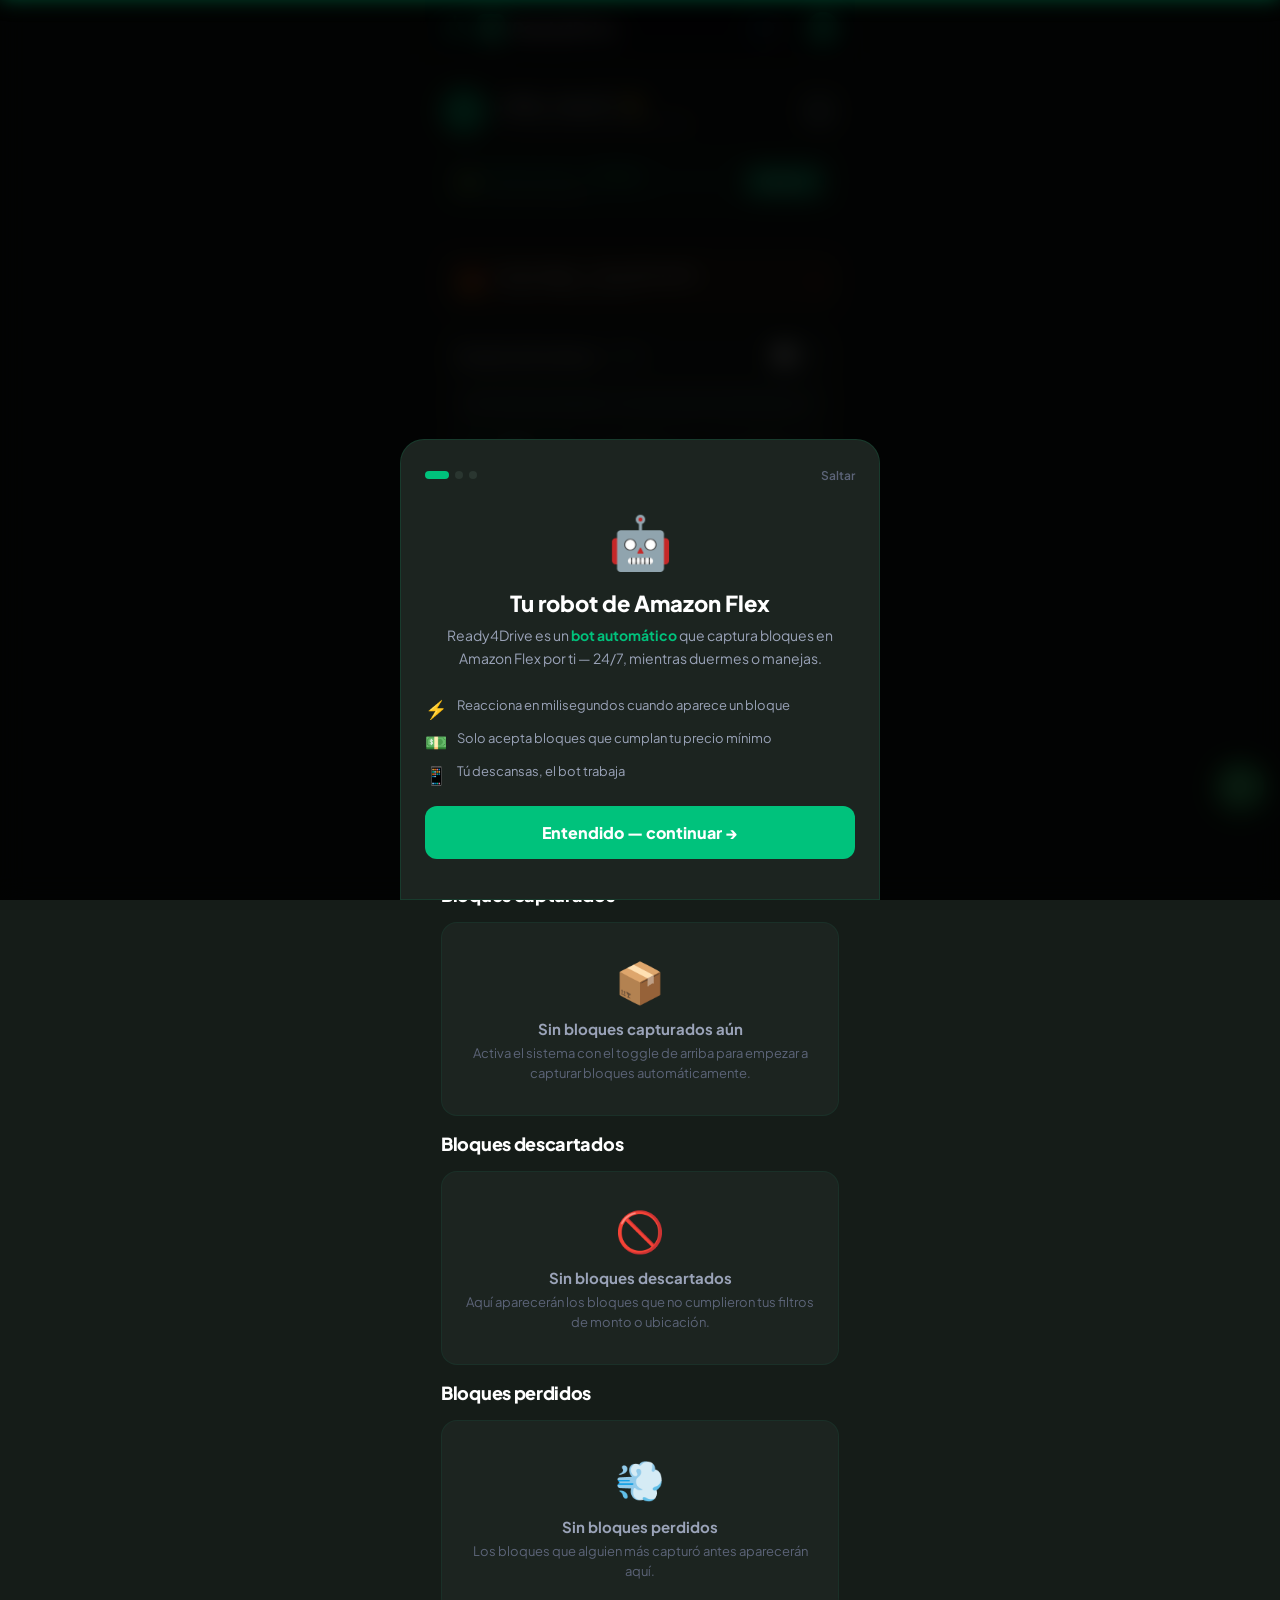
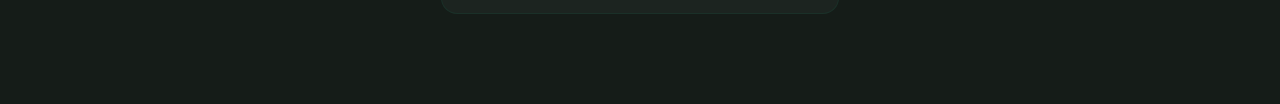
==== dashboard.html @ 8d1501ae "feat: notif captura bloque, badge días plan dinámico, historial tabs 2 secciones, copiar link referi" ====
<!DOCTYPE html>
<html lang="es">
<head>
  <meta charset="UTF-8">
  <meta name="viewport" content="width=device-width, initial-scale=1.0, maximum-scale=1.0">
  <title>Ready4Drive — Dashboard</title>
  <link rel="stylesheet" href="style.css">
  <style>
    .user-hero {
      background: var(--bg-base);
      padding: var(--space-md);
      padding-bottom: 24px;
      position: relative; overflow: hidden;
    }
    .user-hero::before {
      content: '';
      position: absolute; top: -60px; right: -40px;
      width: 200px; height: 200px;
      background: transparent;
    }
    .user-row { display: flex; align-items: center; justify-content: space-between; margin-bottom: 20px; }
    .user-info { display: flex; align-items: center; gap: 12px; }
    .user-avatar {
      width: 46px; height: 46px; border-radius: 50%;
      background: var(--brand-primary);
      display: flex; align-items: center; justify-content: center;
      font-size: 18px; font-weight: 800;
    }
    .user-name { font-size: 17px; font-weight: 800; }
    .user-greeting { font-size: 13px; color: var(--text-secondary); }
    .settings-btn {
      width: 40px; height: 40px; border-radius: var(--radius-md);
      background: var(--bg-surface);
      display: flex; align-items: center; justify-content: center;
      color: var(--text-secondary);
    }

    /* SERVICE EXPIRY BANNER */
    .service-banner {
      background: rgba(0,194,124,0.08);
      border: 1px solid rgba(0,194,124,0.2);
      border-radius: var(--radius-md);
      padding: 12px var(--space-md);
      display: flex; align-items: center; justify-content: space-between;
      margin-bottom: 12px;
    }
    .service-banner-info { display: flex; align-items: center; gap: 8px; }
    .service-banner-text { font-size: 13px; font-weight: 600; color: var(--brand-primary); }
    .service-banner-sub { font-size: 11px; color: var(--text-secondary); }
    .service-btn {
      background: var(--brand-primary);
      color: #fff; font-size: 12px; font-weight: 700;
      padding: 7px 14px; border-radius: var(--radius-sm);
      white-space: nowrap;
    }

    /* INVITE BANNER */
    .invite-banner {
      background: rgba(255,107,43,0.10);
      border: 1px solid rgba(255,107,43,0.2);
      border-radius: var(--radius-md);
      padding: 12px var(--space-md);
      display: flex; align-items: center; justify-content: space-between;
    }
    .invite-info { display: flex; align-items: center; gap: 10px; }
    .invite-icon { font-size: 22px; }
    .invite-text { font-size: 13px; font-weight: 700; }
    .invite-sub { font-size: 11px; color: var(--text-secondary); }
    .invite-arrow { color: var(--brand-accent); font-size: 18px; }

    /* SEARCH TOGGLE */
    /* === PULSE ANIMATION === */
    @keyframes pulse-ring {
      0% { box-shadow: 0 0 0 0 rgba(0,194,124,0.35); }
      70% { box-shadow: 0 0 0 10px rgba(0,194,124,0); }
      100% { box-shadow: 0 0 0 0 rgba(0,194,124,0); }
    }
    @keyframes dot-blink {
      0%, 100% { opacity: 1; }
      50% { opacity: 0.3; }
    }
    .search-toggle-card {
      background: var(--bg-card);
      border: 1.5px solid var(--border);
      border-radius: var(--radius-lg);
      padding: var(--space-md);
      transition: border-color 0.3s, background 0.3s;
    }
    .search-toggle-card.system-on {
      border-color: rgba(0,194,124,0.45);
      background: rgba(0,194,124,0.04);
    }
    .search-toggle-header {
      display: flex; align-items: center; justify-content: space-between;
      margin-bottom: 16px;
    }
    .search-status-label {
      display: flex; align-items: center; gap: 8px;
      font-size: 15px; font-weight: 700;
    }
    /* Badge principal ON/OFF */
    .search-status-badge {
      font-size: 11px; font-weight: 800;
      padding: 3px 10px; border-radius: var(--radius-full);
      text-transform: uppercase; letter-spacing: 0.5px;
    }
    .search-status-badge.on { background: rgba(0,194,124,0.15); color: var(--brand-primary); }
    .search-status-badge.off { background: var(--bg-surface); color: var(--text-muted); }
    /* Barra de estado descriptiva */
    .system-status-bar {
      display: flex; align-items: center; gap: 10px;
      padding: 10px 14px;
      border-radius: var(--radius-md);
      margin-bottom: 14px;
      font-size: 13px; font-weight: 600;
      transition: all 0.3s;
    }
    .system-status-bar.off {
      background: var(--bg-surface);
      color: var(--text-muted);
    }
    .system-status-bar.on {
      background: rgba(0,194,124,0.10);
      color: var(--brand-primary);
    }
    .status-dot {
      width: 10px; height: 10px; border-radius: 50%; flex-shrink: 0;
    }
    .status-dot.off { background: var(--text-muted); }
    .status-dot.on {
      background: var(--brand-primary);
      animation: pulse-ring 1.8s infinite, dot-blink 1.8s infinite;
    }
    .status-main-text { font-weight: 700; font-size: 13px; }
    .status-sub-text { font-size: 11px; opacity: 0.75; margin-left: auto; }
    /* MODO PILLS COMPACTOS */
    .search-modes { display: flex; flex-direction: column; gap: 10px; }
    .mode-pills-row { display: flex; gap: 8px; }
    .mode-pill {
      flex: 1; padding: 9px 6px;
      background: var(--bg-surface);
      border: 1.5px solid transparent;
      border-radius: var(--radius-md);
      display: flex; flex-direction: column; align-items: center; gap: 4px;
      cursor: pointer; transition: var(--transition);
      font-family: inherit;
    }
    .mode-pill-icon { font-size: 18px; line-height: 1; }
    .mode-pill-label { font-size: 11px; font-weight: 800; color: var(--text-muted); }
    .mode-pill.sel-safe {
      border-color: var(--brand-primary);
      background: rgba(0,194,124,0.09);
    }
    .mode-pill.sel-safe .mode-pill-label { color: var(--brand-primary); }
    .mode-pill.sel-premium {
      border-color: #8B5CF6;
      background: rgba(139,92,246,0.09);
    }
    .mode-pill.sel-premium .mode-pill-label { color: #8B5CF6; }
    .mode-pill.sel-max {
      border-color: var(--brand-accent);
      background: rgba(255,107,43,0.09);
    }
    .mode-pill.sel-max .mode-pill-label { color: var(--brand-accent); }
    /* Descripción dinámica */
    .mode-desc-bar {
      display: flex; align-items: center; gap: 8px;
      padding: 9px 12px; border-radius: var(--radius-sm);
      background: var(--bg-surface);
      font-size: 12px; font-weight: 600; color: var(--text-secondary);
      transition: all 0.2s;
      min-height: 38px;
    }
    .mode-desc-dot { width: 7px; height: 7px; border-radius: 50%; flex-shrink: 0; }

    /* EARNINGS TABS */
    .earnings-section {
      background: var(--bg-card);
      border: 1px solid var(--border);
      border-radius: var(--radius-lg);
      overflow: hidden;
    }
    .earnings-tabs {
      display: flex;
      border-bottom: 1px solid var(--border);
    }
    .earnings-tab {
      flex: 1; padding: 12px;
      text-align: center; font-size: 13px; font-weight: 600;
      color: var(--text-muted); cursor: pointer;
      border-bottom: 2px solid transparent;
      transition: var(--transition);
    }
    .earnings-tab.active {
      color: var(--brand-primary);
      border-bottom-color: var(--brand-primary);
    }
    .earnings-body { padding: var(--space-md); }
    .earnings-row {
      display: flex; align-items: center; gap: 14px;
      padding: 12px 0; border-bottom: 1px solid var(--border);
    }
    .earnings-row:last-child { border-bottom: none; }
    .earnings-icon {
      width: 40px; height: 40px; border-radius: var(--radius-md);
      display: flex; align-items: center; justify-content: center;
      flex-shrink: 0; font-size: 18px;
    }
    .earnings-label { font-size: 14px; font-weight: 600; flex: 1; }
    .earnings-value { font-size: 20px; font-weight: 800; }

    /* ACTION BUTTONS */
    .action-grid { display: grid; grid-template-columns: 1fr 1fr 1fr; gap: 10px; }
    .action-btn {
      background: var(--bg-card);
      border: 1px solid var(--border);
      border-radius: var(--radius-md);
      padding: 14px 8px;
      display: flex; flex-direction: column; align-items: center; gap: 8px;
      cursor: pointer; transition: var(--transition);
    }
    .action-btn:active { transform: scale(0.95); }
    .action-btn.primary-action {
      border-color: rgba(0,194,124,0.3);
      background: rgba(0,194,124,0.06);
    }
    .action-btn.accent-action {
      border-color: rgba(255,107,43,0.3);
      background: rgba(255,107,43,0.06);
    }
    .action-btn-icon {
      width: 40px; height: 40px; border-radius: 50%;
      display: flex; align-items: center; justify-content: center;
      font-size: 18px;
    }
    .action-btn-label { font-size: 11px; font-weight: 700; color: var(--text-secondary); text-align: center; }

    /* OFFERS SECTION */
    .offers-empty {
      text-align: center; padding: 32px var(--space-md);
      color: var(--text-muted);
    }
    .offers-empty-icon { font-size: 40px; margin-bottom: 12px; }
    .offers-empty-title { font-size: 15px; font-weight: 700; color: var(--text-secondary); margin-bottom: 6px; }
    .offers-empty-sub { font-size: 13px; line-height: 1.5; }

    /* WHATSAPP FLOAT */
    .wa-float {
      position: fixed; bottom: 90px; right: 16px;
      width: 48px; height: 48px; border-radius: 50%;
      background: #25D366;
      display: flex; align-items: center; justify-content: center;
      box-shadow: 0 4px 20px rgba(37,211,102,0.4);
      z-index: 50; transition: var(--transition);
    }
    .wa-float:hover { transform: scale(1.05); }

    /* ONBOARDING OVERLAY */
    .onboarding-overlay {
      display: none; position: fixed; inset: 0;
      background: rgba(0,0,0,0.88); backdrop-filter: blur(12px);
      z-index: 500; align-items: flex-end; justify-content: center;
    }
    .onboarding-overlay.open { display: flex; }
    .onboarding-sheet {
      background: var(--bg-card);
      border: 1px solid var(--border-light);
      border-radius: 24px 24px 0 0;
      width: 100%; max-width: 480px;
      padding: 28px 24px 40px;
      animation: slideUp 0.35s cubic-bezier(0.34,1.56,0.64,1);
    }
    @keyframes slideUp {
      from { transform: translateY(100%); opacity: 0; }
      to   { transform: translateY(0);    opacity: 1; }
    }
    .onboarding-header {
      display: flex; align-items: center; justify-content: space-between;
      margin-bottom: 24px;
    }
    .onboarding-steps-dots {
      display: flex; gap: 6px;
    }
    .step-dot {
      width: 8px; height: 8px; border-radius: 4px;
      background: var(--bg-surface); transition: all 0.3s;
    }
    .step-dot.active { width: 24px; background: var(--brand-primary); }
    .onboarding-skip {
      font-size: 12px; color: var(--text-muted); font-weight: 600; cursor: pointer;
    }
    .onboarding-step { display: none; }
    .onboarding-step.visible { display: block; }
    .onboarding-emoji { font-size: 52px; margin-bottom: 16px; text-align: center; }
    .onboarding-title { font-size: 22px; font-weight: 900; margin-bottom: 8px; text-align: center; line-height: 1.2; }
    .onboarding-body { font-size: 14px; color: var(--text-secondary); text-align: center; line-height: 1.6; margin-bottom: 28px; }
    .onboarding-highlight { color: var(--brand-primary); font-weight: 700; }
    .onboarding-bullets { list-style: none; text-align: left; margin: 12px 0 20px; display: flex; flex-direction: column; gap: 10px; }
    .onboarding-bullets li {
      display: flex; align-items: flex-start; gap: 10px;
      font-size: 13px; color: var(--text-secondary);
    }
    .onboarding-bullets li span:first-child { font-size: 18px; flex-shrink: 0; }
    .onboarding-btn {
      width: 100%; padding: 16px;
      background: var(--brand-primary); color: #fff;
      font-size: 16px; font-weight: 800; border: none;
      border-radius: var(--radius-md); cursor: pointer;
      font-family: inherit; transition: var(--transition);
    }
    .onboarding-btn:active { opacity: 0.9; transform: scale(0.98); }


    /* === BLOCK CAPTURE NOTIFICATION === */
    @keyframes slideDown {
      from { transform: translateY(-110%); opacity: 0; }
      to   { transform: translateY(0);     opacity: 1; }
    }
    @keyframes slideUp {
      from { transform: translateY(0);     opacity: 1; }
      to   { transform: translateY(-110%); opacity: 0; }
    }
    .capture-notif {
      position: fixed; top: 0; left: 0; right: 0; z-index: 600;
      background: var(--brand-primary);
      color: #fff;
      padding: 14px 20px;
      display: flex; align-items: center; gap: 12px;
      transform: translateY(-110%);
      box-shadow: 0 4px 20px rgba(0,194,124,0.4);
    }
    .capture-notif.show {
      animation: slideDown 0.4s cubic-bezier(0.34,1.56,0.64,1) forwards;
    }
    .capture-notif.hide {
      animation: slideUp 0.35s ease-in forwards;
    }
    .capture-notif-icon {
      width: 36px; height: 36px; border-radius: 50%;
      background: rgba(255,255,255,0.2);
      display: flex; align-items: center; justify-content: center;
      font-size: 18px; flex-shrink: 0;
    }
    .capture-notif-body { flex: 1; }
    .capture-notif-title { font-size: 13px; font-weight: 800; }
    .capture-notif-sub   { font-size: 11px; opacity: 0.85; margin-top: 1px; }
    .capture-notif-amount { font-size: 20px; font-weight: 900; }

    /* === PLAN BADGE COLORS === */
    .service-banner.urgent {
      background: rgba(255,107,43,0.10);
      border-color: rgba(255,107,43,0.30);
    }
    .service-banner.urgent .service-banner-text { color: var(--brand-accent); }
    .service-banner.critical {
      background: rgba(239,68,68,0.10);
      border-color: rgba(239,68,68,0.30);
    }
    .service-banner.critical .service-banner-text { color: #EF4444; }
    .plan-days-badge {
      font-size: 11px; font-weight: 800;
      padding: 2px 9px; border-radius: var(--radius-full);
      margin-left: 6px;
    }
    .badge-ok       { background: rgba(0,194,124,0.15);  color: var(--brand-primary); }
    .badge-urgent   { background: rgba(255,107,43,0.15); color: var(--brand-accent); }
    .badge-critical { background: rgba(239,68,68,0.15);  color: #EF4444; }

    /* === HISTORIAL TABS === */
    .history-tabs {
      display: flex; border-bottom: 1px solid var(--border);
      margin: 0 calc(-1 * var(--space-md));
      padding: 0 var(--space-md);
    }
    .history-tab {
      flex: 1; padding: 10px 8px; text-align: center;
      font-size: 12px; font-weight: 700; color: var(--text-muted);
      border-bottom: 2px solid transparent; cursor: pointer;
      transition: var(--transition);
    }
    .history-tab.active {
      color: var(--brand-primary);
      border-bottom-color: var(--brand-primary);
    }
    .history-panel { display: none; padding-top: 4px; }
    .history-panel.active { display: block; }

  </style>
</head>
<body>
  <div class="app-shell">


    <!-- BLOCK CAPTURE NOTIFICATION -->
    <div class="capture-notif" id="captureNotif">
      <div class="capture-notif-icon">📦</div>
      <div class="capture-notif-body">
        <div class="capture-notif-title" id="notifTitle">¡Bloque capturado!</div>
        <div class="capture-notif-sub"  id="notifSub">Maspeth · 2h · Amazon Flex</div>
      </div>
      <div class="capture-notif-amount" id="notifAmount">$45</div>
    </div>

    <!-- ONBOARDING OVERLAY (primer login) -->
    <div class="onboarding-overlay open" id="onboardingOverlay">
      <div class="onboarding-sheet">
        <div class="onboarding-header">
          <div class="onboarding-steps-dots">
            <div class="step-dot active" id="dot0"></div>
            <div class="step-dot" id="dot1"></div>
            <div class="step-dot" id="dot2"></div>
          </div>
          <span class="onboarding-skip" onclick="closeOnboarding()">Saltar</span>
        </div>

        <!-- PASO 1 -->
        <div class="onboarding-step visible" id="step0">
          <div class="onboarding-emoji">🤖</div>
          <div class="onboarding-title">Tu robot de Amazon Flex</div>
          <div class="onboarding-body">
            Ready4Drive es un <span class="onboarding-highlight">bot automático</span> que captura bloques en Amazon Flex por ti — 24/7, mientras duermes o manejas.
          </div>
          <ul class="onboarding-bullets">
            <li><span>⚡</span><span>Reacciona en milisegundos cuando aparece un bloque</span></li>
            <li><span>💵</span><span>Solo acepta bloques que cumplan tu precio mínimo</span></li>
            <li><span>📱</span><span>Tú descansas, el bot trabaja</span></li>
          </ul>
          <button class="onboarding-btn" onclick="nextStep()">Entendido — continuar →</button>
        </div>

        <!-- PASO 2 -->
        <div class="onboarding-step" id="step1">
          <div class="onboarding-emoji">⚙️</div>
          <div class="onboarding-title">Elige tu modo de búsqueda</div>
          <div class="onboarding-body">
            Tienes 3 modos según tu estilo de trabajo
          </div>
          <ul class="onboarding-bullets">
            <li><span>🛡️</span><span><strong style="color:var(--brand-primary);">Cauteloso</strong> — Precio estricto, bloques seguros y estables</span></li>
            <li><span>🌿</span><span><strong style="color:#8B5CF6;">Premium</strong> — Solo Fresh y Whole Foods, mejor pago por hora</span></li>
            <li><span>⚡</span><span><strong style="color:var(--brand-accent);">Máximo</strong> — Captura todo, velocidad total en horas pico</span></li>
          </ul>
          <button class="onboarding-btn" onclick="nextStep()">Siguiente →</button>
        </div>

        <!-- PASO 3 -->
        <div class="onboarding-step" id="step2">
          <div class="onboarding-emoji">🚀</div>
          <div class="onboarding-title">¡Listo para ganar más!</div>
          <div class="onboarding-body">
            Activa el sistema con el <span class="onboarding-highlight">toggle verde</span> y selecciona tus almacenes favoritos en <strong>Filtros</strong>.<br><br>
            ¿Dudas? Escríbenos por <span class="onboarding-highlight">WhatsApp</span> — respondemos rápido.
          </div>
          <button class="onboarding-btn" onclick="closeOnboarding()" style="background:var(--brand-primary);">¡Empezar a ganar! 💵</button>
        </div>

      </div>
    </div>


    <!-- TOP BAR -->
    <header class="topbar">
      <div class="topbar-logo">
      <svg class="robot-logo" width="28" height="28" viewBox="0 0 28 28" fill="none" xmlns="http://www.w3.org/2000/svg">
        <!-- cabeza -->
        <rect x="4" y="8" width="20" height="14" rx="4" fill="#00C27C"/>
        <!-- antena -->
        <rect x="13" y="3" width="2" height="5" rx="1" fill="#00A868"/>
        <circle cx="14" cy="3" r="1.5" fill="#00C27C"/>
        <!-- ojos -->
        <rect x="7" y="12" width="5" height="4" rx="1.5" fill="#151C18"/>
        <rect x="16" y="12" width="5" height="4" rx="1.5" fill="#151C18"/>
        <circle cx="9.5" cy="14" r="1.5" fill="#00E89A"/>
        <circle cx="18.5" cy="14" r="1.5" fill="#00E89A"/>
        <!-- boca -->
        <rect x="9" y="18" width="10" height="2" rx="1" fill="#00A868"/>
      </svg><svg width="26" height="26" viewBox="0 0 28 28" fill="none">
          <rect width="28" height="28" rx="7" fill="#00C27C"/>
          <path d="M8 14L12 18L20 10" stroke="white" stroke-width="2.5" stroke-linecap="round" stroke-linejoin="round"/>
        </svg>
        Ready4Drive
      </div>
      <div class="topbar-actions">
        <button class="topbar-lang">🌐 ES</button>
        <div class="topbar-avatar">J</div>
      </div>
    </header>

    <div class="page-content">

      <!-- USER HERO -->
      <div class="user-hero" style="margin: 0 calc(-1 * var(--space-md)); margin-bottom: var(--space-md); padding: var(--space-md);">
        <div class="user-row">
          <div class="user-info">
            <div class="user-avatar">J</div>
            <div>
              <div class="user-name">¡Hola, JesusC! 👋</div>
              <div class="user-greeting">Listo para capturar bloques hoy</div>
            </div>
          </div>
          <a href="settings.html" class="settings-btn">
            <svg width="20" height="20" viewBox="0 0 24 24" fill="none" stroke="currentColor" stroke-width="2"><circle cx="12" cy="12" r="3"/><path d="M19.4 15a1.65 1.65 0 0 0 .33 1.82l.06.06a2 2 0 0 1-2.83 2.83l-.06-.06a1.65 1.65 0 0 0-1.82-.33 1.65 1.65 0 0 0-1 1.51V21a2 2 0 0 1-4 0v-.09A1.65 1.65 0 0 0 9 19.4a1.65 1.65 0 0 0-1.82.33l-.06.06a2 2 0 0 1-2.83-2.83l.06-.06A1.65 1.65 0 0 0 4.68 15a1.65 1.65 0 0 0-1.51-1H3a2 2 0 0 1 0-4h.09A1.65 1.65 0 0 0 4.6 9a1.65 1.65 0 0 0-.33-1.82l-.06-.06a2 2 0 0 1 2.83-2.83l.06.06A1.65 1.65 0 0 0 9 4.68a1.65 1.65 0 0 0 1-1.51V3a2 2 0 0 1 4 0v.09a1.65 1.65 0 0 0 1 1.51 1.65 1.65 0 0 0 1.82-.33l.06-.06a2 2 0 0 1 2.83 2.83l-.06.06A1.65 1.65 0 0 0 19.4 9a1.65 1.65 0 0 0 1.51 1H21a2 2 0 0 1 0 4h-.09a1.65 1.65 0 0 0-1.51 1z"/></svg>
          </a>
        </div>

        <!-- SERVICE STATUS -->
        <div class="service-banner">
          <div class="service-banner-info">
            <span style="font-size:16px;" id="planIcon">🟢</span>
            <div>
              <div class="service-banner-text" id="planText">
                Servicio activo
                <span class="plan-days-badge badge-ok" id="planBadge">270 días</span>
              </div>
              <div class="service-banner-sub" id="planSub">Tu plan está vigente</div>
            </div>
          </div>
          <a href="payments.html" class="service-btn" id="planBtn">Renovar</a>
        </div>
      </div>

      <!-- INVITE BANNER -->
      <a href="invitations.html">
        <div class="invite-banner mb-md">
          <div class="invite-info">
            <span class="invite-icon">🎁</span>
            <div>
              <div class="invite-text">Invita amigos — Gana días gratis</div>
              <div class="invite-sub">1 amigo = 7 días gratis para ti</div>
            </div>
          </div>
          <span class="invite-arrow">→</span>
        </div>
      </a>

      <!-- SEARCH TOGGLE -->
      <div class="search-toggle-card mb-md">
        <div class="search-toggle-header">
          <div class="search-status-label">
            Estado del sistema
            <span class="search-status-badge off" id="statusBadge">OFF</span>
          </div>
          <label class="toggle">
            <input type="checkbox" id="searchToggle" onchange="toggleSearch()">
            <span class="toggle-track"></span>
            <span class="toggle-thumb"></span>
          </label>
        </div>
        <!-- BARRA DE ESTADO DESCRIPTIVA -->
        <div class="system-status-bar off" id="systemStatusBar">
          <div class="status-dot off" id="statusDot"></div>
          <span class="status-main-text" id="statusMainText">Sistema apagado — no está capturando bloques</span>
          <span class="status-sub-text" id="statusSubText"></span>
        </div>
        <div class="search-modes" id="searchModes">
          <div class="mode-pills-row">
            <button class="mode-pill sel-safe" id="modeSafe" onclick="setMode('safe')">
              <span class="mode-pill-icon">🛡️</span>
              <span class="mode-pill-label">Cauteloso</span>
            </button>
            <button class="mode-pill" id="modePremium" onclick="setMode('premium')">
              <span class="mode-pill-icon">🌿</span>
              <span class="mode-pill-label">Premium</span>
            </button>
            <button class="mode-pill" id="modeMax" onclick="setMode('max')">
              <span class="mode-pill-icon">⚡</span>
              <span class="mode-pill-label">Máximo</span>
            </button>
          </div>
          <!-- Descripción del modo seleccionado -->
          <div class="mode-desc-bar" id="modeDescBar">
            <div class="mode-desc-dot" id="modeDescDot" style="background:var(--brand-primary);"></div>
            <span id="modeDescText">Captura bloques seguros con buen precio por hora. Menos riesgo, ganancias estables.</span>
          </div>
        </div>
      </div>

      <!-- EARNINGS -->
      <div class="earnings-section mb-md">
        <div class="earnings-tabs">
          <div class="earnings-tab active" onclick="setTab(this,'today')">Hoy</div>
          <div class="earnings-tab" onclick="setTab(this,'week')">Esta semana</div>
        </div>
        <div class="earnings-body">
          <div class="earnings-row">
            <div class="earnings-icon" style="background: rgba(0,194,124,0.12); font-size:20px;">💵</div>
            <span class="earnings-label">Dinero ganado</span>
            <span class="earnings-value" style="color: var(--brand-primary);">$0</span>
          </div>
          <div class="earnings-row">
            <div class="earnings-icon" style="background: rgba(0,102,255,0.10); font-size:20px;">⏱️</div>
            <span class="earnings-label">Horas trabajadas</span>
            <span class="earnings-value" style="color: var(--brand-blue);">0h</span>
          </div>
        </div>
      </div>

      <!-- OFFERS SECTION -->
      <!-- WHATSAPP SOPORTE -->
      <a href="https://wa.me/19547010640" target="_blank" style="text-decoration:none; display:block; margin-bottom:var(--space-md);">
        <div style="background:rgba(37,211,102,0.08); border:1px solid rgba(37,211,102,0.22); border-radius:var(--radius-md); padding:12px 16px; display:flex; align-items:center; gap:12px;">
          <div style="width:38px;height:38px;border-radius:50%;background:#25D366;display:flex;align-items:center;justify-content:center;flex-shrink:0;">
            <svg width="20" height="20" viewBox="0 0 24 24" fill="white"><path d="M17.472 14.382c-.297-.149-1.758-.867-2.03-.967-.273-.099-.471-.148-.67.15-.197.297-.767.966-.94 1.164-.173.199-.347.223-.644.075-.297-.15-1.255-.463-2.39-1.475-.883-.788-1.48-1.761-1.653-2.059-.173-.297-.018-.458.13-.606.134-.133.298-.347.446-.52.149-.174.198-.298.298-.497.099-.198.05-.371-.025-.52-.075-.149-.669-1.612-.916-2.207-.242-.579-.487-.5-.669-.51-.173-.008-.371-.01-.57-.01-.198 0-.52.074-.792.372-.272.297-1.04 1.016-1.04 2.479 0 1.462 1.065 2.875 1.213 3.074.149.198 2.096 3.2 5.077 4.487.709.306 1.262.489 1.694.625.712.227 1.36.195 1.871.118.571-.085 1.758-.719 2.006-1.413.248-.694.248-1.289.173-1.413-.074-.124-.272-.198-.57-.347m-5.421 7.403h-.004a9.87 9.87 0 01-5.031-1.378l-.361-.214-3.741.982.998-3.648-.235-.374a9.86 9.86 0 01-1.51-5.26c.001-5.45 4.436-9.884 9.888-9.884 2.64 0 5.122 1.03 6.988 2.898a9.825 9.825 0 012.893 6.994c-.003 5.45-4.437 9.884-9.885 9.884m8.413-18.297A11.815 11.815 0 0012.05 0C5.495 0 .16 5.335.157 11.892c0 2.096.547 4.142 1.588 5.945L.057 24l6.305-1.654a11.882 11.882 0 005.683 1.448h.005c6.554 0 11.89-5.335 11.893-11.893a11.821 11.821 0 00-3.48-8.413Z"/></svg>
          </div>
          <div style="flex:1;">
            <div style="font-size:13px;font-weight:700;color:#25D366;">Soporte por WhatsApp</div>
            <div style="font-size:11px;color:var(--text-muted);">¿Tienes dudas? Escríbenos ahora</div>
          </div>
          <svg width="16" height="16" viewBox="0 0 24 24" fill="none" stroke="#25D366" stroke-width="2"><path d="M5 12h14M12 5l7 7-7 7"/></svg>
        </div>
      </a>

      <div class="section-header">
        <span class="section-title">Bloques capturados</span>
      </div>

      <div class="card mb-md">
        <div class="offers-empty">
          <div class="offers-empty-icon">📦</div>
          <div class="offers-empty-title">Sin bloques capturados aún</div>
          <p class="offers-empty-sub">Activa el sistema con el toggle de arriba para empezar a capturar bloques automáticamente.</p>
        </div>
      </div>

      <div class="section-header">
        <span class="section-title">Bloques descartados</span>
      </div>
      <div class="card mb-md">
        <div class="offers-empty">
          <div class="offers-empty-icon">🚫</div>
          <div class="offers-empty-title">Sin bloques descartados</div>
          <p class="offers-empty-sub">Aquí aparecerán los bloques que no cumplieron tus filtros de monto o ubicación.</p>
        </div>
      </div>

      <div class="section-header">
        <span class="section-title">Bloques perdidos</span>
      </div>
      <div class="card">
        <div class="offers-empty">
          <div class="offers-empty-icon">💨</div>
          <div class="offers-empty-title">Sin bloques perdidos</div>
          <p class="offers-empty-sub">Los bloques que alguien más capturó antes aparecerán aquí.</p>
        </div>
      </div>

    </div>

    <!-- BOTTOM NAV -->
    <nav class="bottom-nav">
      <a href="dashboard.html" class="bottom-nav-item active">
        <svg viewBox="0 0 24 24" fill="none" stroke="currentColor" stroke-width="2"><path d="M3 9l9-7 9 7v11a2 2 0 0 1-2 2H5a2 2 0 0 1-2-2z"/><polyline points="9 22 9 12 15 12 15 22"/></svg>
        Inicio
      </a>
      <a href="invitations.html" class="bottom-nav-item">
        <svg viewBox="0 0 24 24" fill="none" stroke="currentColor" stroke-width="2"><path d="M17 21v-2a4 4 0 0 0-4-4H5a4 4 0 0 0-4 4v2"/><circle cx="9" cy="7" r="4"/><path d="M23 21v-2a4 4 0 0 0-3-3.87"/><path d="M16 3.13a4 4 0 0 1 0 7.75"/></svg>
        Invitar
      </a>
      <a href="settings.html" class="bottom-nav-item">
        <svg viewBox="0 0 24 24" fill="none" stroke="currentColor" stroke-width="2"><line x1="4" y1="6" x2="20" y2="6"/><line x1="4" y1="12" x2="20" y2="12"/><line x1="4" y1="18" x2="20" y2="18"/><circle cx="16" cy="6" r="2" fill="currentColor"/><circle cx="8" cy="12" r="2" fill="currentColor"/><circle cx="16" cy="18" r="2" fill="currentColor"/></svg>
        Filtros
      </a>
      <a href="payments.html" class="bottom-nav-item">
        <svg viewBox="0 0 24 24" fill="none" stroke="currentColor" stroke-width="2"><rect x="1" y="4" width="22" height="16" rx="2" ry="2"/><line x1="1" y1="10" x2="23" y2="10"/></svg>
        Pagos
      </a>
      <a href="profile.html" class="bottom-nav-item">
        <svg viewBox="0 0 24 24" fill="none" stroke="currentColor" stroke-width="2"><path d="M20 21v-2a4 4 0 0 0-4-4H8a4 4 0 0 0-4 4v2"/><circle cx="12" cy="7" r="4"/></svg>
        Perfil
      </a>
    </nav>

    <!-- WHATSAPP FLOAT -->
    <a href="https://wa.me/19547010640" class="wa-float" target="_blank">
      <svg width="24" height="24" viewBox="0 0 24 24" fill="white"><path d="M17.472 14.382c-.297-.149-1.758-.867-2.03-.967-.273-.099-.471-.148-.67.15-.197.297-.767.966-.94 1.164-.173.199-.347.223-.644.075-.297-.15-1.255-.463-2.39-1.475-.883-.788-1.48-1.761-1.653-2.059-.173-.297-.018-.458.13-.606.134-.133.298-.347.446-.52.149-.174.198-.298.298-.497.099-.198.05-.371-.025-.52-.075-.149-.669-1.612-.916-2.207-.242-.579-.487-.5-.669-.51-.173-.008-.371-.01-.57-.01-.198 0-.52.074-.792.372-.272.297-1.04 1.016-1.04 2.479 0 1.462 1.065 2.875 1.213 3.074.149.198 2.096 3.2 5.077 4.487.709.306 1.262.489 1.694.625.712.227 1.36.195 1.871.118.571-.085 1.758-.719 2.006-1.413.248-.694.248-1.289.173-1.413-.074-.124-.272-.198-.57-.347m-5.421 7.403h-.004a9.87 9.87 0 01-5.031-1.378l-.361-.214-3.741.982.998-3.648-.235-.374a9.86 9.86 0 01-1.51-5.26c.001-5.45 4.436-9.884 9.888-9.884 2.64 0 5.122 1.03 6.988 2.898a9.825 9.825 0 012.893 6.994c-.003 5.45-4.437 9.884-9.885 9.884m8.413-18.297A11.815 11.815 0 0012.05 0C5.495 0 .16 5.335.157 11.892c0 2.096.547 4.142 1.588 5.945L.057 24l6.305-1.654a11.882 11.882 0 005.683 1.448h.005c6.554 0 11.89-5.335 11.893-11.893a11.821 11.821 0 00-3.48-8.413Z"/></svg>
    </a>

  </div>

  <script>


    // ===== PLAN DAYS BADGE =====
    function updatePlanBadge(daysLeft) {
      const banner = document.querySelector('.service-banner');
      const badge  = document.getElementById('planBadge');
      const icon   = document.getElementById('planIcon');
      const sub    = document.getElementById('planSub');
      const btn    = document.getElementById('planBtn');

      if (daysLeft <= 0) {
        // Expirado
        banner.className = 'service-banner critical';
        icon.textContent = '🔴';
        badge.className  = 'plan-days-badge badge-critical';
        badge.textContent = 'VENCIDO';
        sub.textContent  = 'Tu plan ha expirado — renueva ahora';
        btn.textContent  = '¡Renovar ya!';
      } else if (daysLeft <= 1) {
        // Menos de 24 horas
        banner.className = 'service-banner critical';
        icon.textContent = '🔴';
        badge.className  = 'plan-days-badge badge-critical';
        badge.textContent = 'Menos de 24h';
        sub.textContent  = '⚠️ Tu plan vence hoy — no pierdas cobertura';
        btn.style.background = '#EF4444';
      } else if (daysLeft <= 3) {
        // 2–3 días
        banner.className = 'service-banner urgent';
        icon.textContent = '🟠';
        badge.className  = 'plan-days-badge badge-urgent';
        badge.textContent = daysLeft + ' días';
        sub.textContent  = 'Tu plan vence pronto — renueva para no pausar';
      } else {
        // Normal
        banner.className = 'service-banner';
        icon.textContent = '🟢';
        badge.className  = 'plan-days-badge badge-ok';
        badge.textContent = daysLeft + ' días';
        sub.textContent  = 'Tu plan está vigente';
      }
    }
    // Simular con 270 días (en producción viene del backend)
    updatePlanBadge(270);

    // ===== CAPTURE NOTIFICATION =====
    function showCaptureNotif(amount, location, duration) {
      const notif = document.getElementById('captureNotif');
      document.getElementById('notifTitle').textContent  = '¡Bloque capturado!';
      document.getElementById('notifSub').textContent    = location + ' · ' + duration + ' · Amazon Flex';
      document.getElementById('notifAmount').textContent = '$' + amount;
      notif.classList.remove('hide');
      notif.classList.add('show');
      setTimeout(() => {
        notif.classList.remove('show');
        notif.classList.add('hide');
      }, 3500);
    }
    // Demo al activar el sistema (en producción viene del WebSocket)
    document.getElementById('searchToggle').addEventListener('change', function() {
      if (this.checked) {
        setTimeout(() => showCaptureNotif(45, 'Maspeth', '2h'), 2500);
      }
    });

    // ===== HISTORY TABS =====
    function setHistoryTab(el, panel) {
      document.querySelectorAll('.history-tab').forEach(t => t.classList.remove('active'));
      document.querySelectorAll('.history-panel').forEach(p => p.classList.remove('active'));
      el.classList.add('active');
      document.getElementById('panel-' + panel).classList.add('active');
    }

    // ONBOARDING
    let currentStep = 0;
    
    function nextStep() {
      const steps = document.querySelectorAll('.onboarding-step');
      const dots  = document.querySelectorAll('.step-dot');
      steps[currentStep].classList.remove('visible');
      dots[currentStep].classList.remove('active');
      currentStep++;
      steps[currentStep].classList.add('visible');
      dots[currentStep].classList.add('active');
    }
    function closeOnboarding() {
      document.getElementById('onboardingOverlay').classList.remove('open');
      
    }

    function toggleSearch() {
      const toggle = document.getElementById('searchToggle');
      const card = document.querySelector('.search-toggle-card');
      const bar = document.getElementById('systemStatusBar');
      const dot = document.getElementById('statusDot');
      const mainTxt = document.getElementById('statusMainText');
      const subTxt = document.getElementById('statusSubText');
      const badge = document.getElementById('statusBadge');
      if (toggle.checked) {
        badge.textContent = 'ON'; badge.className = 'search-status-badge on';
        card.classList.add('system-on');
        bar.className = 'system-status-bar on';
        dot.className = 'status-dot on';
        mainTxt.textContent = '✓ Sistema activo — buscando bloques ahora';
        subTxt.textContent = 'EN VIVO';
      } else {
        badge.textContent = 'OFF'; badge.className = 'search-status-badge off';
        card.classList.remove('system-on');
        bar.className = 'system-status-bar off';
        dot.className = 'status-dot off';
        mainTxt.textContent = 'Sistema apagado — no está capturando bloques';
        subTxt.textContent = '';
      }
    }
    const modeData = {
      safe:    { cls: 'sel-safe',    dot: 'var(--brand-primary)', desc: 'Captura bloques seguros con buen precio por hora. Menos riesgo, ganancias estables.' },
      premium: { cls: 'sel-premium', dot: '#8B5CF6',              desc: 'Solo Fresh y Whole Foods. Bloques mejor pagados, clientes de alto valor.' },
      max:     { cls: 'sel-max',     dot: 'var(--brand-accent)',  desc: 'Captura todo, máxima velocidad. Sin filtros — ideal para horas pico.' },
    };
    function setMode(m) {
      document.getElementById('modeSafe').className    = 'mode-pill';
      document.getElementById('modePremium').className = 'mode-pill';
      document.getElementById('modeMax').className     = 'mode-pill';
      const id = m === 'safe' ? 'modeSafe' : m === 'premium' ? 'modePremium' : 'modeMax';
      document.getElementById(id).className = 'mode-pill ' + modeData[m].cls;
      document.getElementById('modeDescText').textContent = modeData[m].desc;
      document.getElementById('modeDescDot').style.background = modeData[m].dot;
    }
    function setTab(el, tab) {
      document.querySelectorAll('.earnings-tab').forEach(t => t.classList.remove('active'));
      el.classList.add('active');
    }
  </script>
</body>
</html>
---- style.css ----
/* ============================================
   READY4DRIVE — DESIGN SYSTEM (Latino Market)
   ============================================ */

@import url('https://fonts.googleapis.com/css2?family=Plus+Jakarta+Sans:wght@400;500;600;700;800&display=swap');

:root {
  /* === BRAND COLORS === */
  --brand-primary: #00C27C;      /* Verde dinero / éxito */
  --brand-primary-dark: #009960;
  --brand-primary-light: #E6FAF3;
  --brand-accent: #FF6B2B;       /* Naranja energía / urgencia */
  --brand-accent-light: #FFF0E8;
  --brand-blue: #0066FF;
  --brand-blue-light: #E8F0FF;

  /* === NEUTRALS === */
  --bg-base: #151C18;            /* Verde mate — fondo principal */
  --bg-card: #1C2420;            /* Cards */
  --bg-card-2: #222E27;         /* Cards secundarios */
  --bg-surface: #2A3630;        /* Inputs, elementos interactivos */
  --border: rgba(0,194,124,0.08);
  --border-light: rgba(0,194,124,0.14);

  /* === TEXT === */
  --text-primary: #FFFFFF;
  --text-secondary: #9AA3B8;
  --text-muted: #5C6478;

  /* === STATUS === */
  --success: #00C27C;
  --warning: #FFB800;
  --danger: #FF3B3B;
  --info: #0066FF;

  /* === SPACING === */
  --space-xs: 4px;
  --space-sm: 8px;
  --space-md: 16px;
  --space-lg: 24px;
  --space-xl: 32px;
  --space-2xl: 48px;

  /* === RADIUS === */
  --radius-sm: 8px;
  --radius-md: 12px;
  --radius-lg: 16px;
  --radius-xl: 24px;
  --radius-full: 999px;

  /* === SHADOWS === */
  --shadow-card: 0 2px 20px rgba(0,0,0,0.4);
  --shadow-glow-green: none;
  --shadow-glow-orange: none;

  /* === TRANSITIONS === */
  --transition: all 0.2s cubic-bezier(0.4,0,0.2,1);
}

/* === RESET & BASE === */
*, *::before, *::after { box-sizing: border-box; margin: 0; padding: 0; }

html { font-size: 16px; -webkit-text-size-adjust: 100%; }

body {
  font-family: 'Plus Jakarta Sans', -apple-system, BlinkMacSystemFont, sans-serif;
  background: var(--bg-base);
  color: var(--text-primary);
  min-height: 100vh;
  overflow-x: hidden;
  -webkit-font-smoothing: antialiased;
}

a { color: inherit; text-decoration: none; }
img { max-width: 100%; display: block; }
button { cursor: pointer; border: none; background: none; font-family: inherit; }
input, select { font-family: inherit; }

/* === SCROLLBAR === */
::-webkit-scrollbar { width: 4px; }
::-webkit-scrollbar-track { background: var(--bg-card); }
::-webkit-scrollbar-thumb { background: var(--bg-surface); border-radius: 2px; }

/* ============================================
   LAYOUT — MOBILE FIRST
   ============================================ */
.app-shell {
  max-width: 430px;
  margin: 0 auto;
  min-height: 100vh;
  position: relative;
  background: var(--bg-base);
}

/* === TOP NAV === */
.topbar {
  position: sticky;
  top: 0;
  z-index: 100;
  background: rgba(13,15,20,0.92);
  backdrop-filter: blur(20px);
  -webkit-backdrop-filter: blur(20px);
  border-bottom: 1px solid var(--border);
  padding: 0 var(--space-md);
  height: 56px;
  display: flex;
  align-items: center;
  justify-content: space-between;
}

.topbar-logo {
  display: flex;
  align-items: center;
  gap: 8px;
  font-weight: 800;
  font-size: 17px;
  letter-spacing: -0.3px;
}

.topbar-logo svg { width: 28px; height: 28px; }

.topbar-actions { display: flex; align-items: center; gap: 12px; }

.topbar-lang {
  font-size: 12px;
  font-weight: 600;
  color: var(--text-secondary);
  padding: 4px 10px;
  border: 1px solid var(--border-light);
  border-radius: var(--radius-full);
  display: flex;
  align-items: center;
  gap: 4px;
}

.topbar-avatar {
  width: 32px; height: 32px;
  border-radius: var(--radius-full);
  background: var(--brand-primary);
  display: flex; align-items: center; justify-content: center;
  font-size: 13px; font-weight: 700;
}

/* === BOTTOM NAV === */
.bottom-nav {
  position: fixed;
  bottom: 0; left: 50%;
  transform: translateX(-50%);
  width: 100%; max-width: 430px;
  background: rgba(22,26,35,0.96);
  backdrop-filter: blur(20px);
  border-top: 1px solid var(--border);
  display: flex;
  padding: 8px 0 max(8px, env(safe-area-inset-bottom));
  z-index: 100;
}

.bottom-nav-item {
  flex: 1;
  display: flex;
  flex-direction: column;
  align-items: center;
  gap: 4px;
  padding: 6px 0;
  color: var(--text-muted);
  font-size: 10px;
  font-weight: 600;
  letter-spacing: 0.3px;
  text-transform: uppercase;
  transition: var(--transition);
  position: relative;
}

.bottom-nav-item.active { color: var(--brand-primary); }

.bottom-nav-item.active::before {
  content: '';
  position: absolute;
  top: -1px; left: 50%;
  transform: translateX(-50%);
  width: 24px; height: 2px;
  background: var(--brand-primary);
  border-radius: 0 0 2px 2px;
}

.bottom-nav-item svg { width: 22px; height: 22px; }

/* === PAGE CONTENT === */
.page-content {
  padding: var(--space-md);
  padding-bottom: 90px;
}

/* ============================================
   COMPONENTS
   ============================================ */

/* === CARDS === */
.card {
  background: var(--bg-card);
  border: 1px solid var(--border);
  border-radius: var(--radius-lg);
  overflow: hidden;
}

.card-padded { padding: var(--space-md); }

/* === BUTTONS === */
.btn {
  display: inline-flex; align-items: center; justify-content: center;
  gap: 8px; padding: 14px 24px;
  border-radius: var(--radius-md);
  font-weight: 700; font-size: 15px;
  letter-spacing: -0.1px;
  transition: var(--transition);
  width: 100%;
}

.btn-primary {
  background: var(--brand-primary);
  color: #fff;
  box-shadow: none;
}
.btn-primary:hover { background: var(--brand-primary-dark); transform: translateY(-1px); }

.btn-accent {
  background: var(--brand-accent);
  color: #fff;
  box-shadow: none;
}
.btn-accent:hover { opacity: 0.9; }

.btn-outline {
  background: transparent;
  color: var(--text-primary);
  border: 1px solid var(--border-light);
}
.btn-outline:hover { background: var(--bg-surface); }

.btn-ghost {
  background: var(--bg-surface);
  color: var(--text-primary);
}

.btn-sm { padding: 9px 16px; font-size: 13px; border-radius: var(--radius-sm); }

/* === BADGE === */
.badge {
  display: inline-flex; align-items: center;
  padding: 3px 10px; border-radius: var(--radius-full);
  font-size: 11px; font-weight: 700; letter-spacing: 0.3px;
  text-transform: uppercase;
}
.badge-success { background: rgba(0,194,124,0.15); color: var(--success); }
.badge-warning { background: rgba(255,184,0,0.15); color: var(--warning); }
.badge-danger  { background: rgba(255,59,59,0.15);  color: var(--danger); }
.badge-info    { background: rgba(0,102,255,0.12);   color: var(--info); }

/* === TOGGLE === */
.toggle-wrapper {
  display: flex; align-items: center; gap: 12px;
}
.toggle {
  position: relative; width: 52px; height: 28px;
}
.toggle input { display: none; }
.toggle-track {
  position: absolute; inset: 0;
  background: var(--bg-surface);
  border-radius: var(--radius-full);
  transition: var(--transition);
  cursor: pointer;
}
.toggle input:checked + .toggle-track { background: var(--brand-primary); box-shadow: none; }
.toggle-thumb {
  position: absolute;
  top: 3px; left: 3px;
  width: 22px; height: 22px;
  background: #fff;
  border-radius: var(--radius-full);
  transition: var(--transition);
  pointer-events: none;
}
.toggle input:checked ~ .toggle-thumb { transform: translateX(24px); }

/* === INPUT === */
.input-group { display: flex; flex-direction: column; gap: 6px; }
.input-label { font-size: 13px; font-weight: 600; color: var(--text-secondary); }
.input-field {
  background: var(--bg-surface);
  border: 1px solid var(--border);
  border-radius: var(--radius-md);
  padding: 13px 16px;
  color: var(--text-primary);
  font-size: 16px;
  font-weight: 500;
  width: 100%;
  transition: var(--transition);
  outline: none;
  -webkit-appearance: none;
}
.input-field:focus { border-color: var(--brand-primary); box-shadow: 0 0 0 3px rgba(0,194,124,0.15); }
.input-field::placeholder { color: var(--text-muted); }

/* === SELECT === */
.select-field {
  background: var(--bg-surface);
  border: 1px solid var(--border);
  border-radius: var(--radius-md);
  padding: 13px 40px 13px 16px;
  color: var(--text-primary);
  font-size: 15px;
  font-weight: 500;
  width: 100%;
  outline: none;
  -webkit-appearance: none;
  appearance: none;
  background-image: url("data:image/svg+xml,%3Csvg xmlns='http://www.w3.org/2000/svg' width='16' height='16' viewBox='0 0 24 24' fill='none' stroke='%239AA3B8' stroke-width='2'%3E%3Cpath d='M6 9l6 6 6-6'/%3E%3C/svg%3E");
  background-repeat: no-repeat;
  background-position: right 14px center;
  cursor: pointer;
}
.select-field:focus { border-color: var(--brand-primary); }

/* === SECTION HEADER === */
.section-header {
  display: flex; align-items: center; justify-content: space-between;
  margin-bottom: var(--space-md);
}
.section-title {
  font-size: 18px; font-weight: 800; letter-spacing: -0.3px;
}
.section-action {
  font-size: 13px; font-weight: 600; color: var(--brand-primary);
}

/* === STAT PILL === */
.stat-pill {
  background: var(--bg-card);
  border: 1px solid var(--border);
  border-radius: var(--radius-md);
  padding: 14px var(--space-md);
  display: flex; align-items: center; gap: 12px;
}
.stat-icon {
  width: 40px; height: 40px; border-radius: var(--radius-sm);
  display: flex; align-items: center; justify-content: center;
  flex-shrink: 0;
}
.stat-icon-green { background: rgba(0,194,124,0.15); color: var(--brand-primary); }
.stat-icon-blue  { background: rgba(0,102,255,0.12); color: var(--brand-blue); }
.stat-icon-orange{ background: rgba(255,107,43,0.15); color: var(--brand-accent); }
.stat-value { font-size: 22px; font-weight: 800; letter-spacing: -0.5px; }
.stat-label { font-size: 12px; font-weight: 600; color: var(--text-secondary); }

/* === LIST ROW === */
.list-row {
  display: flex; align-items: center; justify-content: space-between;
  padding: 14px 0;
  border-bottom: 1px solid var(--border);
}
.list-row:last-child { border-bottom: none; }

/* === DAY CARD === */
.day-card {
  background: var(--bg-card);
  border: 1px solid var(--border);
  border-radius: var(--radius-md);
  padding: 14px;
  cursor: pointer;
  transition: var(--transition);
}
.day-card:active { transform: scale(0.97); }
.day-card.active {
  border-color: var(--brand-primary);
  background: rgba(0,194,124,0.08);
}
.day-card-name { font-size: 14px; font-weight: 700; }
.day-card-time { font-size: 12px; color: var(--text-secondary); margin-top: 3px; }
.day-card-check {
  width: 20px; height: 20px;
  border-radius: var(--radius-full);
  background: var(--brand-primary);
  display: flex; align-items: center; justify-content: center;
  float: right; margin-top: -2px;
}

/* === HERO — mate sólido, sin gradientes === */
.hero-gradient {
  background: var(--bg-base);
  position: relative;
  overflow: hidden;
}
.hero-gradient::before, .hero-gradient::after { display: none; }

/* === PRICING CARD === */
.pricing-card {
  background: var(--bg-card);
  border: 1.5px solid var(--border);
  border-radius: var(--radius-lg);
  padding: var(--space-md);
  cursor: pointer;
  transition: var(--transition);
  text-align: center;
}
.pricing-card:active { transform: scale(0.97); }
.pricing-card.selected {
  border-color: var(--brand-primary);
  background: rgba(0,194,124,0.08);
  box-shadow: none;
}
.pricing-card.popular {
  border-color: var(--brand-accent);
}

/* === MODAL === */
.modal-overlay {
  position: fixed; inset: 0;
  background: rgba(0,0,0,0.7);
  backdrop-filter: blur(6px);
  display: flex; align-items: flex-end;
  z-index: 200;
}
.modal-sheet {
  background: var(--bg-card);
  border-radius: var(--radius-xl) var(--radius-xl) 0 0;
  padding: var(--space-lg) var(--space-md) max(var(--space-lg), env(safe-area-inset-bottom));
  width: 100%;
  border-top: 1px solid var(--border-light);
}
.modal-handle {
  width: 36px; height: 4px;
  background: var(--bg-surface);
  border-radius: var(--radius-full);
  margin: 0 auto var(--space-lg);
}

/* === TABS === */
.tabs {
  display: flex;
  background: var(--bg-card);
  border-radius: var(--radius-md);
  padding: 4px;
  gap: 4px;
}
.tab {
  flex: 1; padding: 9px;
  border-radius: var(--radius-sm);
  font-size: 13px; font-weight: 700;
  color: var(--text-muted);
  text-align: center;
  cursor: pointer;
  transition: var(--transition);
}
.tab.active {
  background: var(--bg-surface);
  color: var(--text-primary);
}

/* === OFFER ROW === */
.offer-row {
  display: flex; align-items: center; gap: 12px;
  padding: 12px 0;
  border-bottom: 1px solid var(--border);
}
.offer-row:last-child { border-bottom: none; }
.offer-dot { width: 8px; height: 8px; border-radius: 50%; background: var(--brand-primary); flex-shrink: 0; }
.offer-info { flex: 1; }
.offer-date { font-size: 13px; color: var(--text-secondary); }
.offer-location { font-size: 11px; color: var(--text-muted); }
.offer-amount { font-size: 18px; font-weight: 800; color: var(--brand-primary); }

/* === REFERRAL ROW === */
.referral-row {
  display: flex; align-items: center; gap: 12px;
  padding: 14px 0;
  border-bottom: 1px solid var(--border);
}
.referral-row:last-child { border-bottom: none; }
.referral-avatar {
  width: 38px; height: 38px; border-radius: 50%;
  background: var(--bg-surface);
  display: flex; align-items: center; justify-content: center;
  font-size: 14px; font-weight: 700; flex-shrink: 0;
}
.referral-info { flex: 1; }
.referral-phone { font-size: 14px; font-weight: 600; }
.referral-time { font-size: 12px; color: var(--text-muted); }

/* === STATUS INDICATOR === */
.status-dot {
  width: 8px; height: 8px; border-radius: 50%;
  display: inline-block;
}
.status-dot.online { background: var(--success); box-shadow: 0 0 6px var(--success); }
.status-dot.offline { background: var(--text-muted); }

/* === DIVIDER === */
.divider { height: 1px; background: var(--border); margin: var(--space-md) 0; }

/* === UTILITY === */
.flex { display: flex; }
.flex-col { flex-direction: column; }
.items-center { align-items: center; }
.justify-between { justify-content: space-between; }
.justify-center { justify-content: center; }
.gap-sm { gap: var(--space-sm); }
.gap-md { gap: var(--space-md); }
.gap-lg { gap: var(--space-lg); }
.grid-2 { display: grid; grid-template-columns: 1fr 1fr; gap: 10px; }
.grid-4 { display: grid; grid-template-columns: 1fr 1fr 1fr 1fr; gap: 10px; }
.w-full { width: 100%; }
.text-center { text-align: center; }
.text-right { text-align: right; }
.text-sm { font-size: 13px; }
.text-xs { font-size: 11px; }
.text-muted { color: var(--text-secondary); }
.text-green { color: var(--brand-primary); }
.text-orange { color: var(--brand-accent); }
.font-bold { font-weight: 700; }
.font-black { font-weight: 800; }
.mt-sm { margin-top: var(--space-sm); }
.mt-md { margin-top: var(--space-md); }
.mt-lg { margin-top: var(--space-lg); }
.mb-sm { margin-bottom: var(--space-sm); }
.mb-md { margin-bottom: var(--space-md); }
.mb-lg { margin-bottom: var(--space-lg); }
.rounded-full { border-radius: var(--radius-full); }
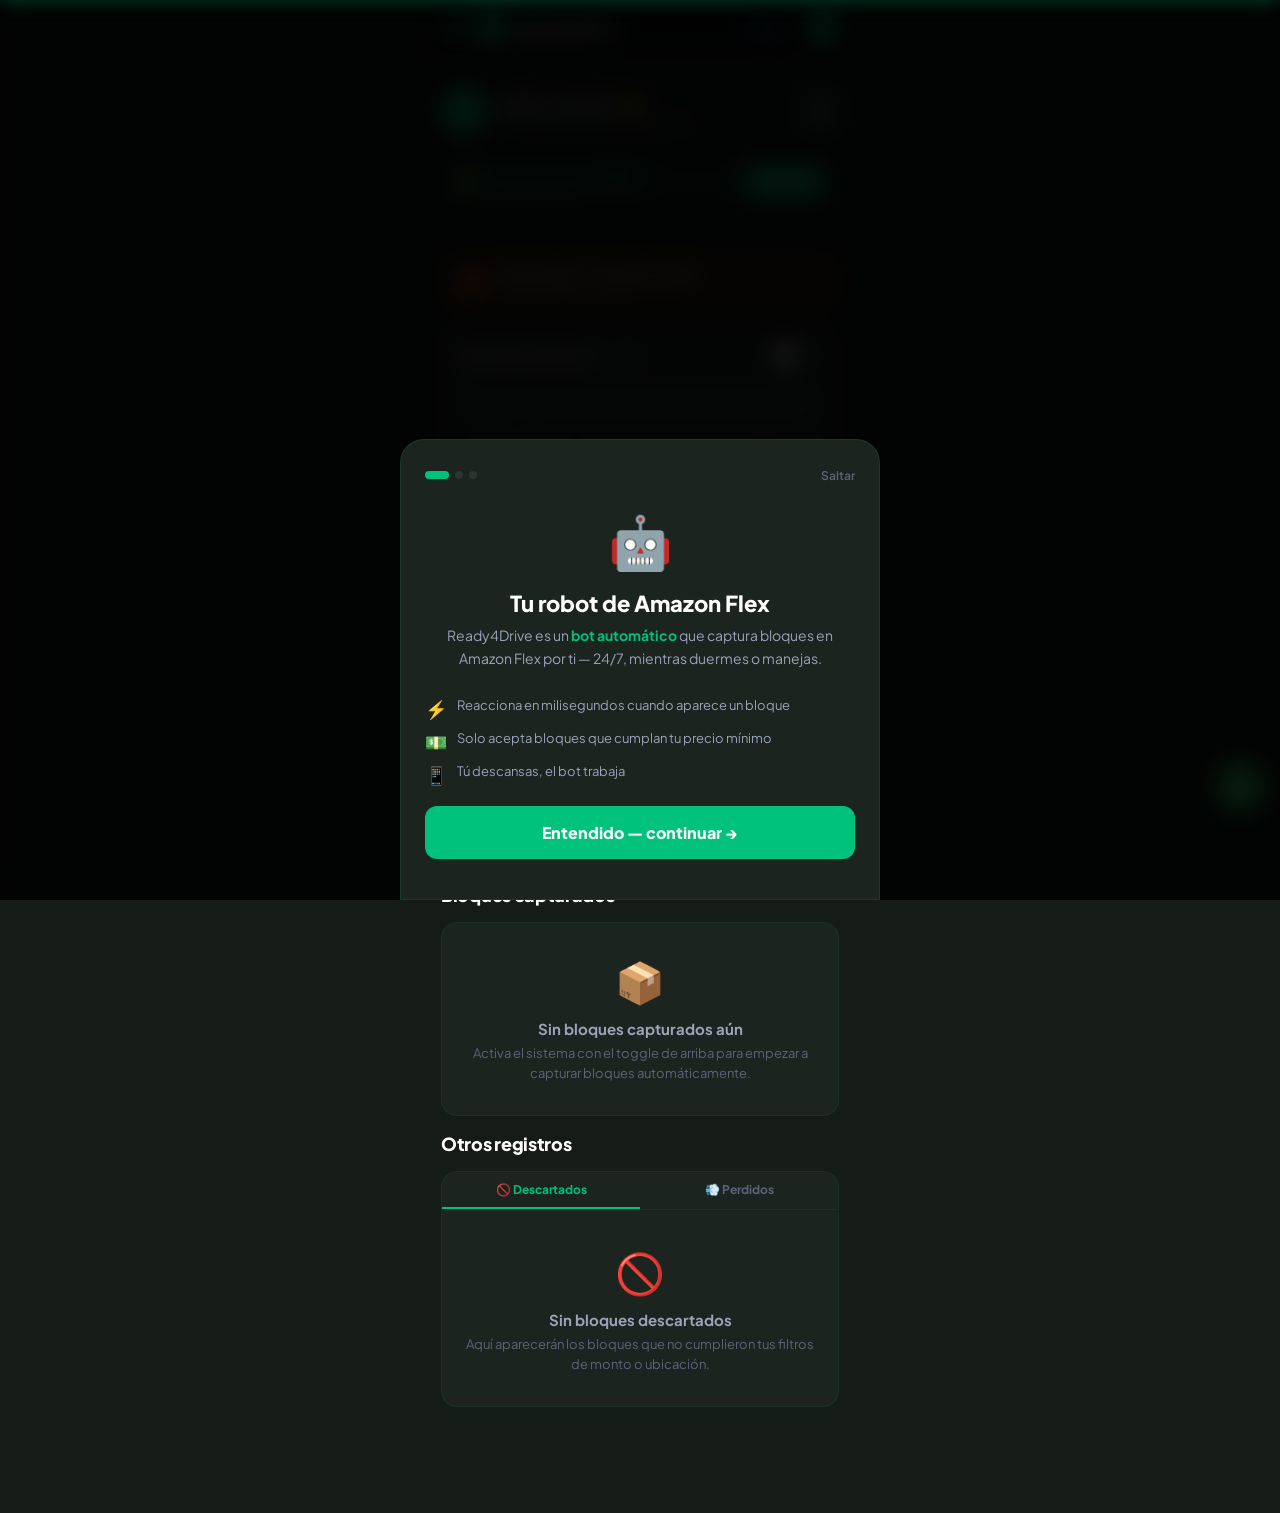
==== commit 88c0b987: "fix: historial dashboard — Capturados separado + Descartados/Perdidos en tabs (Otros registros)" ====
--- a/dashboard.html
+++ b/dashboard.html
@@ -384,6 +384,49 @@
     }
     .history-panel { display: none; padding-top: 4px; }
     .history-panel.active { display: block; }
+
+
+    /* === RENEWAL BANNER === */
+    @keyframes pulse-banner {
+      0%, 100% { opacity: 1; }
+      50%       { opacity: 0.85; }
+    }
+    .renewal-banner {
+      display: none;
+      background: linear-gradient(135deg, rgba(239,68,68,0.15), rgba(239,68,68,0.08));
+      border: 1.5px solid rgba(239,68,68,0.4);
+      border-radius: var(--radius-md);
+      padding: 14px 16px;
+      margin-bottom: var(--space-md);
+      animation: pulse-banner 2s infinite;
+    }
+    .renewal-banner.urgent-orange {
+      background: linear-gradient(135deg, rgba(255,107,43,0.14), rgba(255,107,43,0.06));
+      border-color: rgba(255,107,43,0.35);
+    }
+    .renewal-banner.show { display: block; }
+    .renewal-banner-top {
+      display: flex; align-items: center; gap: 10px; margin-bottom: 10px;
+    }
+    .renewal-banner-icon { font-size: 22px; flex-shrink: 0; }
+    .renewal-banner-msg { flex: 1; }
+    .renewal-banner-title {
+      font-size: 14px; font-weight: 800; color: #EF4444; margin-bottom: 2px;
+    }
+    .renewal-banner-title.orange { color: var(--brand-accent); }
+    .renewal-banner-sub  { font-size: 12px; color: var(--text-secondary); line-height: 1.4; }
+    .renewal-banner-btn {
+      display: flex; align-items: center; justify-content: center; gap: 7px;
+      width: 100%; padding: 13px;
+      background: #EF4444; color: #fff;
+      font-size: 14px; font-weight: 800;
+      border-radius: var(--radius-md); border: none;
+      cursor: pointer; font-family: inherit;
+      text-decoration: none;
+      transition: var(--transition);
+    }
+    .renewal-banner-btn.orange { background: var(--brand-accent); }
+    .renewal-banner-btn:active { opacity: 0.9; transform: scale(0.98); }
 
   </style>
 </head>
@@ -533,6 +576,21 @@
         </div>
       </a>
 
+      <!-- RENEWAL BANNER (visible solo en estado crítico/urgente) -->
+      <div class="renewal-banner" id="renewalBanner">
+        <div class="renewal-banner-top">
+          <span class="renewal-banner-icon" id="renewalIcon">🔴</span>
+          <div class="renewal-banner-msg">
+            <div class="renewal-banner-title" id="renewalTitle">Tu plan vence hoy</div>
+            <div class="renewal-banner-sub"  id="renewalSub">El sistema se pausará automáticamente. Renueva ahora para no perder ningún bloque.</div>
+          </div>
+        </div>
+        <a href="payments.html" class="renewal-banner-btn" id="renewalBtn">
+          <svg width="16" height="16" viewBox="0 0 24 24" fill="none" stroke="currentColor" stroke-width="2.5"><path d="M21 12a9 9 0 0 0-9-9 9.75 9.75 0 0 0-6.74 2.74L3 8"/><path d="M3 3v5h5"/><path d="M3 12a9 9 0 0 0 9 9 9.75 9.75 0 0 0 6.74-2.74L21 16"/><path d="M16 16h5v5"/></svg>
+          Renovar plan ahora
+        </a>
+      </div>
+
       <!-- SEARCH TOGGLE -->
       <div class="search-toggle-card mb-md">
         <div class="search-toggle-header">
@@ -610,10 +668,10 @@
         </div>
       </a>
 
+      <!-- HISTORIAL: Capturados -->
       <div class="section-header">
         <span class="section-title">Bloques capturados</span>
       </div>
-
       <div class="card mb-md">
         <div class="offers-empty">
           <div class="offers-empty-icon">📦</div>
@@ -622,25 +680,28 @@
         </div>
       </div>
 
+      <!-- HISTORIAL: Otros registros (tabs Descartados / Perdidos) -->
       <div class="section-header">
-        <span class="section-title">Bloques descartados</span>
+        <span class="section-title">Otros registros</span>
       </div>
       <div class="card mb-md">
-        <div class="offers-empty">
-          <div class="offers-empty-icon">🚫</div>
-          <div class="offers-empty-title">Sin bloques descartados</div>
-          <p class="offers-empty-sub">Aquí aparecerán los bloques que no cumplieron tus filtros de monto o ubicación.</p>
-        </div>
-      </div>
-
-      <div class="section-header">
-        <span class="section-title">Bloques perdidos</span>
-      </div>
-      <div class="card">
-        <div class="offers-empty">
-          <div class="offers-empty-icon">💨</div>
-          <div class="offers-empty-title">Sin bloques perdidos</div>
-          <p class="offers-empty-sub">Los bloques que alguien más capturó antes aparecerán aquí.</p>
+        <div class="history-tabs">
+          <div class="history-tab active" onclick="switchHistoryTab(this, 'tab-descartados')">🚫 Descartados</div>
+          <div class="history-tab" onclick="switchHistoryTab(this, 'tab-perdidos')">💨 Perdidos</div>
+        </div>
+        <div id="tab-descartados" class="history-panel active">
+          <div class="offers-empty">
+            <div class="offers-empty-icon">🚫</div>
+            <div class="offers-empty-title">Sin bloques descartados</div>
+            <p class="offers-empty-sub">Aquí aparecerán los bloques que no cumplieron tus filtros de monto o ubicación.</p>
+          </div>
+        </div>
+        <div id="tab-perdidos" class="history-panel">
+          <div class="offers-empty">
+            <div class="offers-empty-icon">💨</div>
+            <div class="offers-empty-title">Sin bloques perdidos</div>
+            <p class="offers-empty-sub">Los bloques que alguien más capturó antes aparecerán aquí.</p>
+          </div>
         </div>
       </div>
 
@@ -696,6 +757,7 @@
         badge.textContent = 'VENCIDO';
         sub.textContent  = 'Tu plan ha expirado — renueva ahora';
         btn.textContent  = '¡Renovar ya!';
+        showPlanBanner('critical', 0);
       } else if (daysLeft <= 1) {
         // Menos de 24 horas
         banner.className = 'service-banner critical';
@@ -704,6 +766,7 @@
         badge.textContent = 'Menos de 24h';
         sub.textContent  = '⚠️ Tu plan vence hoy — no pierdas cobertura';
         btn.style.background = '#EF4444';
+        showPlanBanner('critical', daysLeft);
       } else if (daysLeft <= 3) {
         // 2–3 días
         banner.className = 'service-banner urgent';
@@ -711,6 +774,7 @@
         badge.className  = 'plan-days-badge badge-urgent';
         badge.textContent = daysLeft + ' días';
         sub.textContent  = 'Tu plan vence pronto — renueva para no pausar';
+        showPlanBanner('urgent', daysLeft);
       } else {
         // Normal
         banner.className = 'service-banner';
@@ -718,8 +782,42 @@
         badge.className  = 'plan-days-badge badge-ok';
         badge.textContent = daysLeft + ' días';
         sub.textContent  = 'Tu plan está vigente';
+        hidePlanBanner();
       }
     }
+
+    function showPlanBanner(mode, daysLeft) {
+      const banner = document.getElementById('renewalBanner');
+      const title  = document.getElementById('renewalTitle');
+      const sub    = document.getElementById('renewalSub');
+      const btn    = document.getElementById('renewalBtn');
+      const icon   = document.getElementById('renewalIcon');
+
+      banner.classList.add('show');
+
+      if (mode === 'critical') {
+        banner.classList.remove('urgent-orange');
+        icon.textContent  = '🔴';
+        title.textContent = daysLeft <= 0 ? 'Tu plan ha expirado' : 'Tu plan vence hoy';
+        title.className   = 'renewal-banner-title';
+        sub.textContent   = 'El sistema se pausará automáticamente. Renueva ahora para no perder ningún bloque.';
+        btn.className     = 'renewal-banner-btn';
+        btn.innerHTML     = '<svg width="16" height="16" viewBox="0 0 24 24" fill="none" stroke="currentColor" stroke-width="2.5"><path d="M21 12a9 9 0 0 0-9-9 9.75 9.75 0 0 0-6.74 2.74L3 8"/><path d="M3 3v5h5"/><path d="M3 12a9 9 0 0 0 9 9 9.75 9.75 0 0 0 6.74-2.74L21 16"/><path d="M16 16h5v5"/></svg> ¡Renovar plan ahora!';
+      } else if (mode === 'urgent') {
+        banner.classList.add('urgent-orange');
+        icon.textContent  = '🟠';
+        title.textContent = 'Tu plan vence en ' + daysLeft + ' día' + (daysLeft > 1 ? 's' : '');
+        title.className   = 'renewal-banner-title orange';
+        sub.textContent   = 'Renueva antes de que se detenga la captura automática de bloques.';
+        btn.className     = 'renewal-banner-btn orange';
+        btn.innerHTML     = '<svg width="16" height="16" viewBox="0 0 24 24" fill="none" stroke="currentColor" stroke-width="2.5"><path d="M21 12a9 9 0 0 0-9-9 9.75 9.75 0 0 0-6.74 2.74L3 8"/><path d="M3 3v5h5"/><path d="M3 12a9 9 0 0 0 9 9 9.75 9.75 0 0 0 6.74-2.74L21 16"/><path d="M16 16h5v5"/></svg> Ver planes de renovación';
+      }
+    }
+
+    function hidePlanBanner() {
+      document.getElementById('renewalBanner').classList.remove('show');
+    }
+
     // Simular con 270 días (en producción viene del backend)
     updatePlanBadge(270);
 
@@ -744,12 +842,16 @@
     });
 
     // ===== HISTORY TABS =====
-    function setHistoryTab(el, panel) {
-      document.querySelectorAll('.history-tab').forEach(t => t.classList.remove('active'));
-      document.querySelectorAll('.history-panel').forEach(p => p.classList.remove('active'));
+    function switchHistoryTab(el, panelId) {
+      // desactivar todos los tabs y panels dentro del mismo card
+      const card = el.closest('.card');
+      card.querySelectorAll('.history-tab').forEach(t => t.classList.remove('active'));
+      card.querySelectorAll('.history-panel').forEach(p => p.classList.remove('active'));
       el.classList.add('active');
-      document.getElementById('panel-' + panel).classList.add('active');
-    }
+      document.getElementById(panelId).classList.add('active');
+    }
+    // alias legacy
+    function setHistoryTab(el, panel) { switchHistoryTab(el, panel); }
 
     // ONBOARDING
     let currentStep = 0;
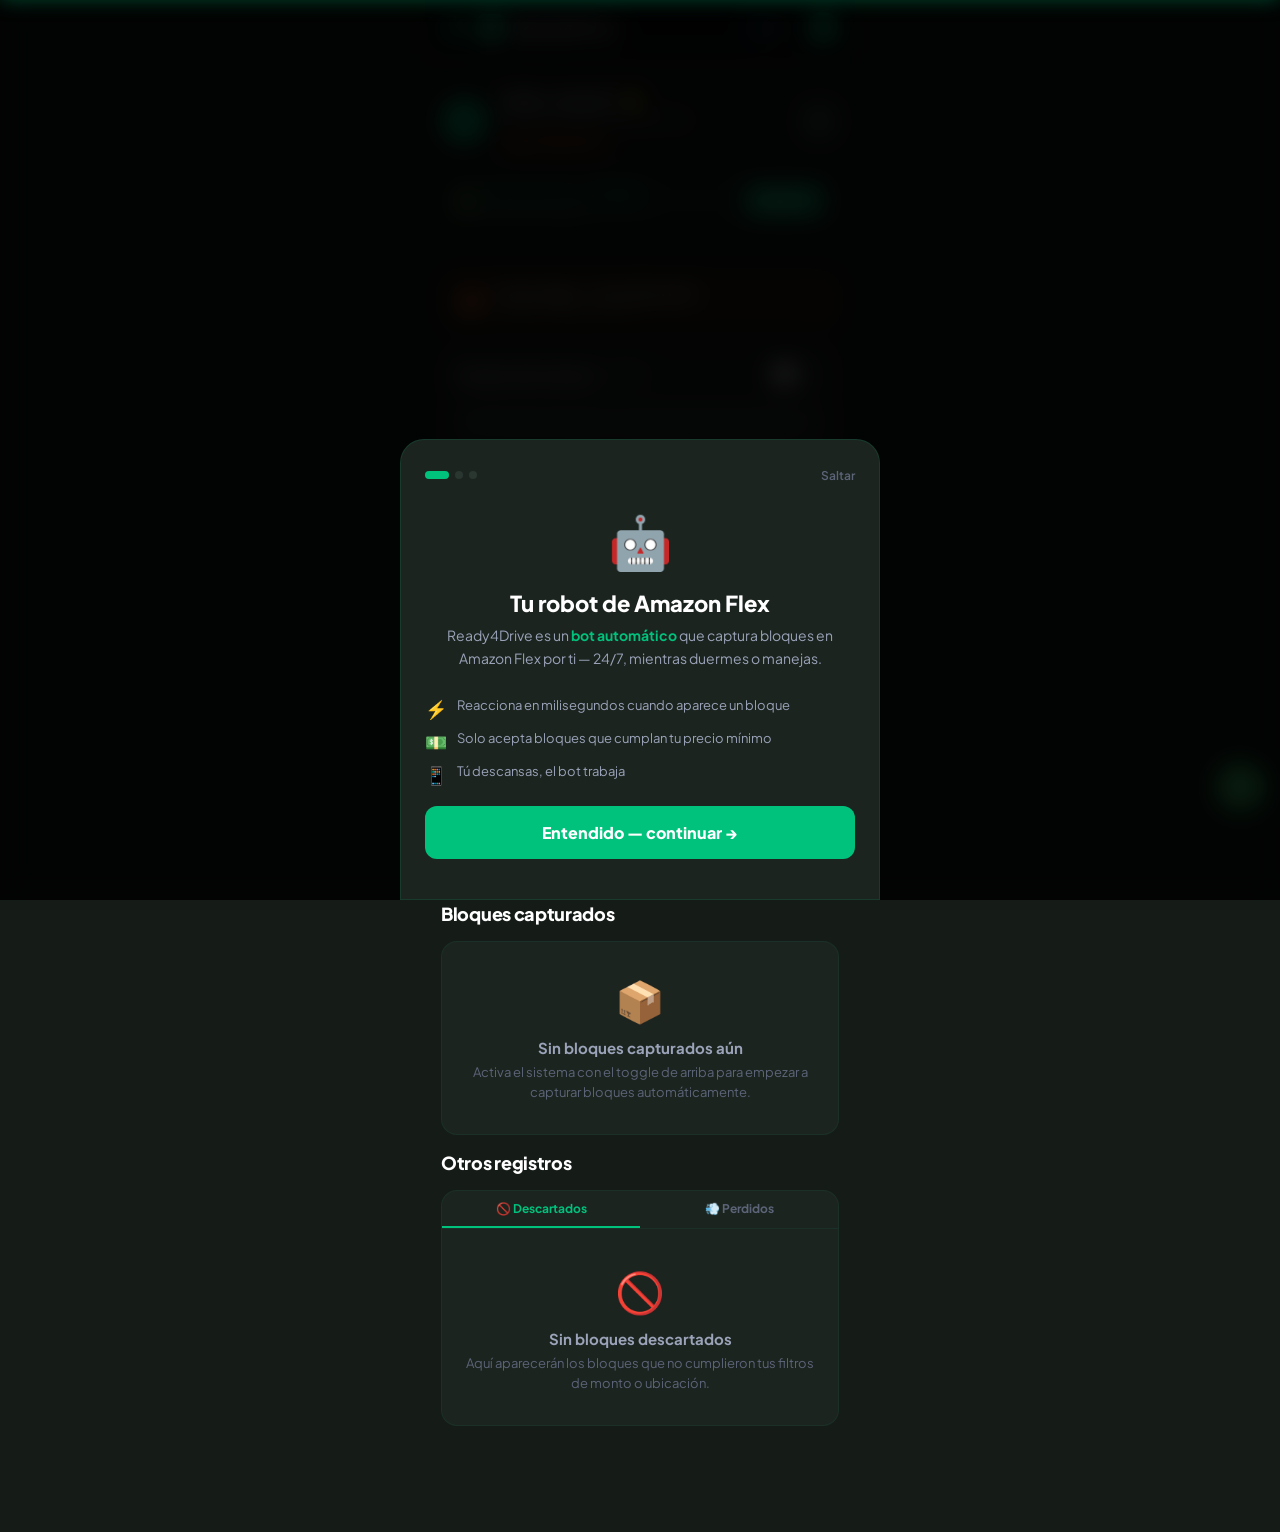
==== commit d9033656: "fix: streak y tooltip sin localStorage para compatibilidad preview" ====
--- a/dashboard.html
+++ b/dashboard.html
@@ -385,6 +385,16 @@
     .history-panel { display: none; padding-top: 4px; }
     .history-panel.active { display: block; }
 
+
+    /* === STREAK BADGE === */
+    .streak-badge {
+      display: inline-flex; align-items: center; gap: 5px;
+      background: rgba(255,107,43,0.13); border: 1px solid rgba(255,107,43,0.28);
+      color: var(--brand-accent); border-radius: 20px;
+      font-size: 11px; font-weight: 800; padding: 3px 10px;
+      letter-spacing: 0.2px; margin-top: 5px;
+    }
+    .streak-badge.hidden { display: none; }
 
     /* === RENEWAL BANNER === */
     @keyframes pulse-banner {
@@ -539,6 +549,7 @@
             <div>
               <div class="user-name">¡Hola, JesusC! 👋</div>
               <div class="user-greeting">Listo para capturar bloques hoy</div>
+              <div class="streak-badge hidden" id="streakBadge">🔥 <span id="streakCount">0</span> días activo</div>
             </div>
           </div>
           <a href="settings.html" class="settings-btn">
@@ -841,6 +852,18 @@
       }
     });
 
+    // ===== STREAK =====
+    // Valor demo para preview; en producción se persiste en el backend
+    (function initStreak() {
+      const streak = 7; // demo: 7 días activo
+      if (streak >= 2) {
+        const badge = document.getElementById('streakBadge');
+        const count = document.getElementById('streakCount');
+        count.textContent = streak;
+        badge.classList.remove('hidden');
+      }
+    })();
+
     // ===== HISTORY TABS =====
     function switchHistoryTab(el, panelId) {
       // desactivar todos los tabs y panels dentro del mismo card
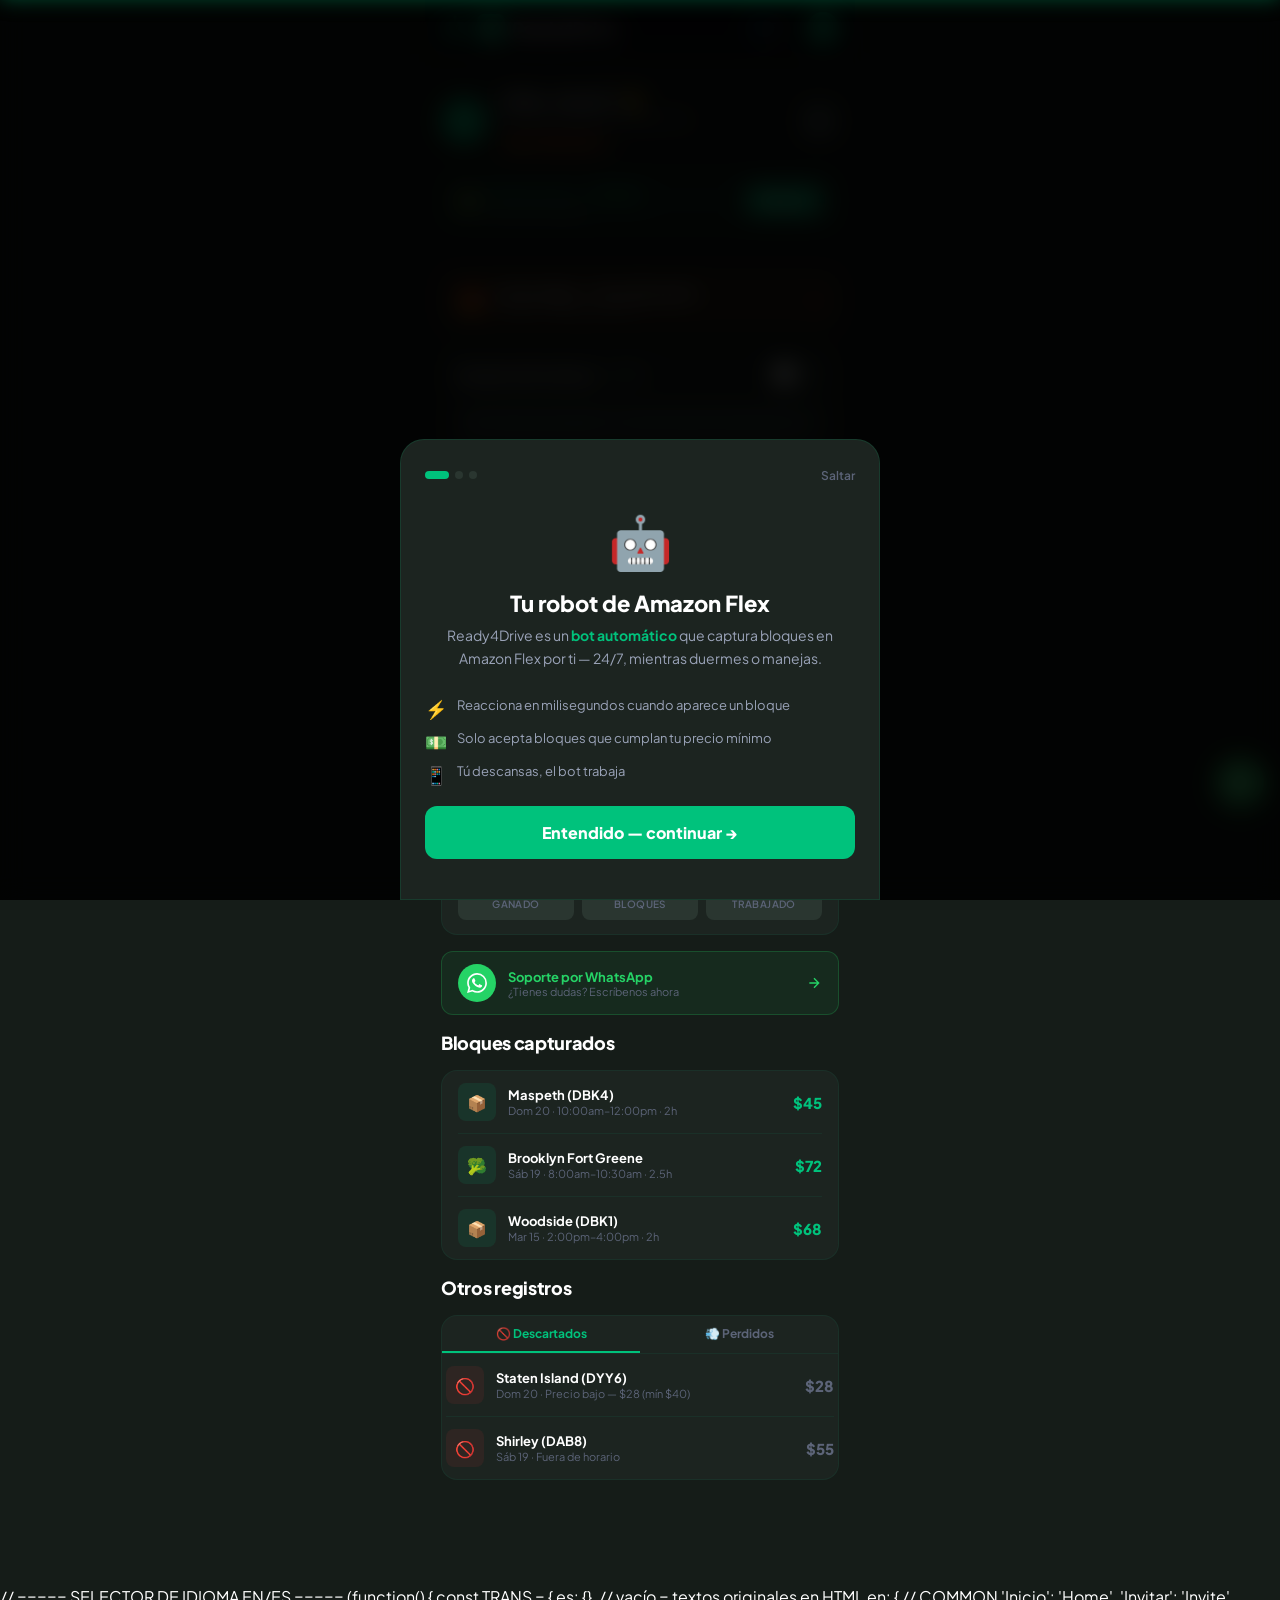
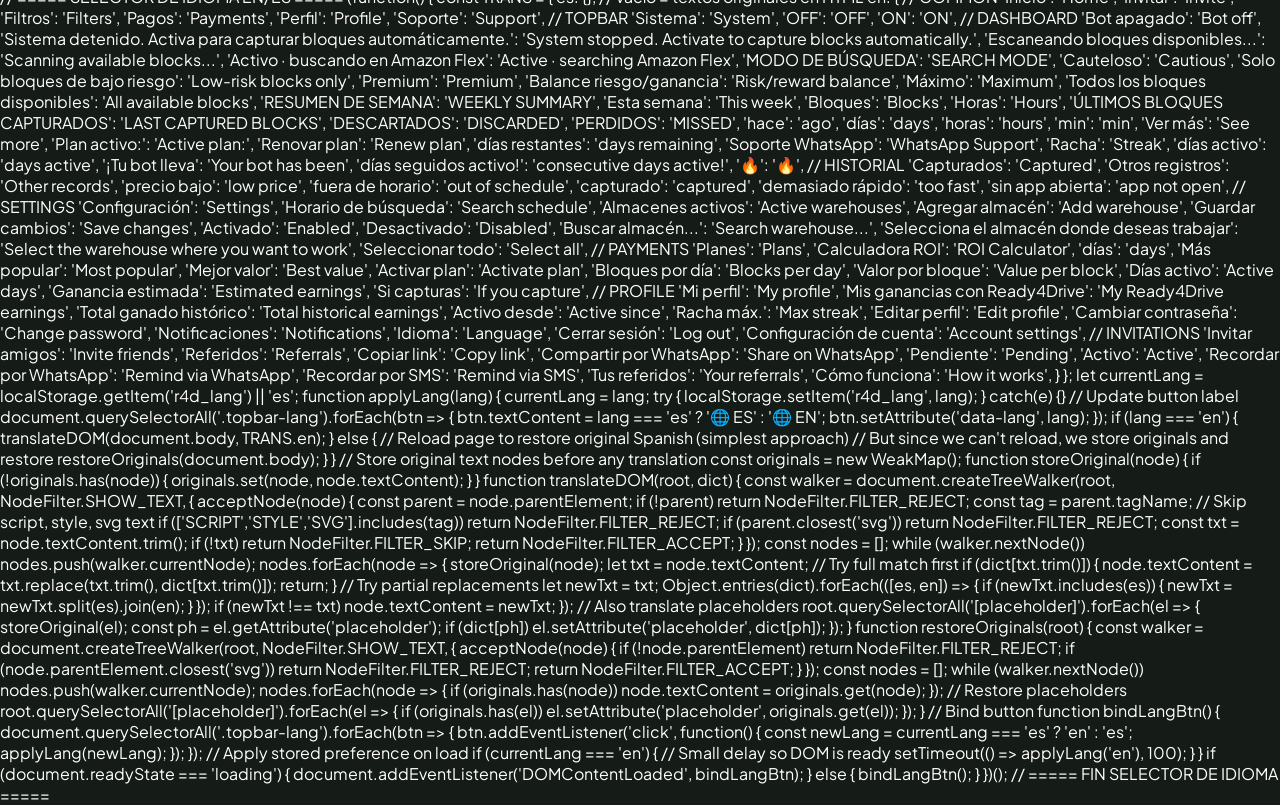
==== commit 25394d78: "feat: v6 — selector idioma EN/ES, FAB fix, tooltip z-index, almacén icon-gap, weekly summary, bot ti" ====
--- a/dashboard.html
+++ b/dashboard.html
@@ -246,7 +246,7 @@
 
     /* WHATSAPP FLOAT */
     .wa-float {
-      position: fixed; bottom: 90px; right: 16px;
+      position: fixed; bottom: 94px; right: 16px;
       width: 48px; height: 48px; border-radius: 50%;
       background: #25D366;
       display: flex; align-items: center; justify-content: center;
@@ -385,6 +385,66 @@
     .history-panel { display: none; padding-top: 4px; }
     .history-panel.active { display: block; }
 
+
+
+    /* === WEEKLY SUMMARY === */
+    .weekly-summary {
+      background: var(--bg-card);
+      border: 1px solid var(--border);
+      border-radius: var(--radius-lg);
+      padding: 14px var(--space-md);
+      margin-bottom: var(--space-md);
+    }
+    .weekly-summary-header {
+      display: flex; align-items: center; justify-content: space-between;
+      margin-bottom: 12px;
+    }
+    .weekly-summary-title { font-size: 13px; font-weight: 800; color: var(--text-muted); text-transform: uppercase; letter-spacing: 0.6px; }
+    .weekly-summary-period { font-size: 11px; color: var(--text-muted); }
+    .weekly-stats { display: grid; grid-template-columns: 1fr 1fr 1fr; gap: 8px; }
+    .weekly-stat { text-align: center; padding: 10px 6px; background: var(--bg-surface); border-radius: var(--radius-sm); }
+    .weekly-stat-val { font-size: 16px; font-weight: 900; color: var(--brand-primary); }
+    .weekly-stat-lbl { font-size: 10px; color: var(--text-muted); font-weight: 600; margin-top: 2px; text-transform: uppercase; letter-spacing: 0.4px; }
+
+    /* === BOT TICKER === */
+    .bot-ticker {
+      display: none;
+      align-items: center; gap: 8px;
+      background: rgba(0,194,124,0.08); border: 1px solid rgba(0,194,124,0.2);
+      border-radius: var(--radius-sm); padding: 8px 12px;
+      margin-top: 8px; font-size: 12px; font-weight: 700;
+      color: var(--brand-primary);
+    }
+    .bot-ticker.visible { display: flex; }
+    .ticker-dot {
+      width: 7px; height: 7px; border-radius: 50%;
+      background: var(--brand-primary);
+      animation: ticker-pulse 1s infinite;
+      flex-shrink: 0;
+    }
+    @keyframes ticker-pulse {
+      0%,100% { opacity: 1; transform: scale(1); }
+      50%      { opacity: 0.4; transform: scale(0.8); }
+    }
+    .ticker-text { flex: 1; }
+    .ticker-count { color: var(--text-muted); font-weight: 600; margin-left: auto; }
+
+    /* === HISTORY ITEMS === */
+    .block-item {
+      display: flex; align-items: center; gap: 12px;
+      padding: 12px 0; border-bottom: 1px solid var(--border);
+    }
+    .block-item:last-child { border-bottom: none; }
+    .block-icon {
+      width: 38px; height: 38px; border-radius: var(--radius-sm);
+      background: rgba(0,194,124,0.10);
+      display: flex; align-items: center; justify-content: center;
+      font-size: 16px; flex-shrink: 0;
+    }
+    .block-info { flex: 1; min-width: 0; }
+    .block-loc { font-size: 13px; font-weight: 700; }
+    .block-time { font-size: 11px; color: var(--text-muted); margin-top: 1px; }
+    .block-amount { font-size: 15px; font-weight: 900; color: var(--brand-primary); }
 
     /* === STREAK BADGE === */
     .streak-badge {
@@ -642,6 +702,13 @@
             <span id="modeDescText">Captura bloques seguros con buen precio por hora. Menos riesgo, ganancias estables.</span>
           </div>
         </div>
+
+          <!-- BOT TICKER (visible solo cuando ON) -->
+          <div class="bot-ticker" id="botTicker">
+            <div class="ticker-dot"></div>
+            <span class="ticker-text" id="tickerText">Escaneando bloques disponibles...</span>
+            <span class="ticker-count" id="tickerCount">última rev. hace 0s</span>
+          </div>
       </div>
 
       <!-- EARNINGS -->
@@ -660,6 +727,29 @@
             <div class="earnings-icon" style="background: rgba(0,102,255,0.10); font-size:20px;">⏱️</div>
             <span class="earnings-label">Horas trabajadas</span>
             <span class="earnings-value" style="color: var(--brand-blue);">0h</span>
+          </div>
+        </div>
+      </div>
+
+
+      <!-- RESUMEN SEMANAL -->
+      <div class="weekly-summary mb-md">
+        <div class="weekly-summary-header">
+          <span class="weekly-summary-title">Esta semana</span>
+          <span class="weekly-summary-period">Lun 14 — Dom 20 Abr</span>
+        </div>
+        <div class="weekly-stats">
+          <div class="weekly-stat">
+            <div class="weekly-stat-val">$185</div>
+            <div class="weekly-stat-lbl">Ganado</div>
+          </div>
+          <div class="weekly-stat">
+            <div class="weekly-stat-val">3</div>
+            <div class="weekly-stat-lbl">Bloques</div>
+          </div>
+          <div class="weekly-stat">
+            <div class="weekly-stat-val">6.2h</div>
+            <div class="weekly-stat-lbl">Trabajado</div>
           </div>
         </div>
       </div>
@@ -683,11 +773,30 @@
       <div class="section-header">
         <span class="section-title">Bloques capturados</span>
       </div>
-      <div class="card mb-md">
-        <div class="offers-empty">
-          <div class="offers-empty-icon">📦</div>
-          <div class="offers-empty-title">Sin bloques capturados aún</div>
-          <p class="offers-empty-sub">Activa el sistema con el toggle de arriba para empezar a capturar bloques automáticamente.</p>
+      <div class="card mb-md" style="padding: 0 var(--space-md);">
+        <div class="block-item">
+          <div class="block-icon">📦</div>
+          <div class="block-info">
+            <div class="block-loc">Maspeth (DBK4)</div>
+            <div class="block-time">Dom 20 · 10:00am–12:00pm · 2h</div>
+          </div>
+          <div class="block-amount">$45</div>
+        </div>
+        <div class="block-item">
+          <div class="block-icon">🥦</div>
+          <div class="block-info">
+            <div class="block-loc">Brooklyn Fort Greene</div>
+            <div class="block-time">Sáb 19 · 8:00am–10:30am · 2.5h</div>
+          </div>
+          <div class="block-amount">$72</div>
+        </div>
+        <div class="block-item">
+          <div class="block-icon">📦</div>
+          <div class="block-info">
+            <div class="block-loc">Woodside (DBK1)</div>
+            <div class="block-time">Mar 15 · 2:00pm–4:00pm · 2h</div>
+          </div>
+          <div class="block-amount">$68</div>
         </div>
       </div>
 
@@ -700,18 +809,40 @@
           <div class="history-tab active" onclick="switchHistoryTab(this, 'tab-descartados')">🚫 Descartados</div>
           <div class="history-tab" onclick="switchHistoryTab(this, 'tab-perdidos')">💨 Perdidos</div>
         </div>
-        <div id="tab-descartados" class="history-panel active">
-          <div class="offers-empty">
-            <div class="offers-empty-icon">🚫</div>
-            <div class="offers-empty-title">Sin bloques descartados</div>
-            <p class="offers-empty-sub">Aquí aparecerán los bloques que no cumplieron tus filtros de monto o ubicación.</p>
-          </div>
-        </div>
-        <div id="tab-perdidos" class="history-panel">
-          <div class="offers-empty">
-            <div class="offers-empty-icon">💨</div>
-            <div class="offers-empty-title">Sin bloques perdidos</div>
-            <p class="offers-empty-sub">Los bloques que alguien más capturó antes aparecerán aquí.</p>
+        <div id="tab-descartados" class="history-panel active" style="padding: 0 4px;">
+          <div class="block-item">
+            <div class="block-icon" style="background:rgba(255,59,59,0.08);">🚫</div>
+            <div class="block-info">
+              <div class="block-loc">Staten Island (DYY6)</div>
+              <div class="block-time">Dom 20 · Precio bajo — $28 (mín $40)</div>
+            </div>
+            <div class="block-amount" style="color:var(--text-muted);">$28</div>
+          </div>
+          <div class="block-item">
+            <div class="block-icon" style="background:rgba(255,59,59,0.08);">🚫</div>
+            <div class="block-info">
+              <div class="block-loc">Shirley (DAB8)</div>
+              <div class="block-time">Sáb 19 · Fuera de horario</div>
+            </div>
+            <div class="block-amount" style="color:var(--text-muted);">$55</div>
+          </div>
+        </div>
+        <div id="tab-perdidos" class="history-panel" style="padding: 0 4px;">
+          <div class="block-item">
+            <div class="block-icon" style="background:rgba(255,184,0,0.08);">💨</div>
+            <div class="block-info">
+              <div class="block-loc">Queens / LI City (ZYO1)</div>
+              <div class="block-time">Dom 20 · 11:00am — capturado en 0.3s</div>
+            </div>
+            <div class="block-amount" style="color:var(--text-muted);">$80</div>
+          </div>
+          <div class="block-item">
+            <div class="block-icon" style="background:rgba(255,184,0,0.08);">💨</div>
+            <div class="block-info">
+              <div class="block-loc">Mineola (ZBK2)</div>
+              <div class="block-time">Vie 18 · 6:00pm — capturado en 1.1s</div>
+            </div>
+            <div class="block-amount" style="color:var(--text-muted);">$62</div>
           </div>
         </div>
       </div>
@@ -852,6 +983,40 @@
       }
     });
 
+
+    // ===== BOT TICKER =====
+    let _tickerInterval = null;
+    let _tickerSeconds = 0;
+
+    function startBotTicker() {
+      const ticker = document.getElementById('botTicker');
+      const tickerText = document.getElementById('tickerText');
+      const tickerCount = document.getElementById('tickerCount');
+      ticker.classList.add('visible');
+      _tickerSeconds = 0;
+      const msgs = [
+        'Escaneando bloques disponibles...',
+        'Revisando Maspeth y Brooklyn...',
+        'Verificando precios y horarios...',
+        'Monitoreando nuevas ofertas...',
+      ];
+      let msgIdx = 0;
+      _tickerInterval = setInterval(() => {
+        _tickerSeconds++;
+        tickerCount.textContent = `última rev. hace ${_tickerSeconds}s`;
+        if (_tickerSeconds % 4 === 0) {
+          msgIdx = (msgIdx + 1) % msgs.length;
+          tickerText.textContent = msgs[msgIdx];
+          _tickerSeconds = 0;
+        }
+      }, 1000);
+    }
+
+    function stopBotTicker() {
+      clearInterval(_tickerInterval);
+      document.getElementById('botTicker').classList.remove('visible');
+    }
+
     // ===== STREAK =====
     // Valor demo para preview; en producción se persiste en el backend
     (function initStreak() {
@@ -904,6 +1069,7 @@
       if (toggle.checked) {
         badge.textContent = 'ON'; badge.className = 'search-status-badge on';
         card.classList.add('system-on');
+        startBotTicker();
         bar.className = 'system-status-bar on';
         dot.className = 'status-dot on';
         mainTxt.textContent = '✓ Sistema activo — buscando bloques ahora';
@@ -911,6 +1077,7 @@
       } else {
         badge.textContent = 'OFF'; badge.className = 'search-status-badge off';
         card.classList.remove('system-on');
+        stopBotTicker();
         bar.className = 'system-status-bar off';
         dot.className = 'status-dot off';
         mainTxt.textContent = 'Sistema apagado — no está capturando bloques';
@@ -936,5 +1103,227 @@
       el.classList.add('active');
     }
   </script>
+
+  // ===== SELECTOR DE IDIOMA EN/ES =====
+  (function() {
+    const TRANS = {
+      es: {},  // vacío = textos originales en HTML
+      en: {
+        // COMMON
+        'Inicio': 'Home',
+        'Invitar': 'Invite',
+        'Filtros': 'Filters',
+        'Pagos': 'Payments',
+        'Perfil': 'Profile',
+        'Soporte': 'Support',
+        // TOPBAR
+        'Sistema': 'System',
+        'OFF': 'OFF',
+        'ON': 'ON',
+        // DASHBOARD
+        'Bot apagado': 'Bot off',
+        'Sistema detenido. Activa para capturar bloques automáticamente.': 'System stopped. Activate to capture blocks automatically.',
+        'Escaneando bloques disponibles...': 'Scanning available blocks...',
+        'Activo · buscando en Amazon Flex': 'Active · searching Amazon Flex',
+        'MODO DE BÚSQUEDA': 'SEARCH MODE',
+        'Cauteloso': 'Cautious',
+        'Solo bloques de bajo riesgo': 'Low-risk blocks only',
+        'Premium': 'Premium',
+        'Balance riesgo/ganancia': 'Risk/reward balance',
+        'Máximo': 'Maximum',
+        'Todos los bloques disponibles': 'All available blocks',
+        'RESUMEN DE SEMANA': 'WEEKLY SUMMARY',
+        'Esta semana': 'This week',
+        'Bloques': 'Blocks',
+        'Horas': 'Hours',
+        'ÚLTIMOS BLOQUES CAPTURADOS': 'LAST CAPTURED BLOCKS',
+        'DESCARTADOS': 'DISCARDED',
+        'PERDIDOS': 'MISSED',
+        'hace': 'ago',
+        'días': 'days',
+        'horas': 'hours',
+        'min': 'min',
+        'Ver más': 'See more',
+        'Plan activo:': 'Active plan:',
+        'Renovar plan': 'Renew plan',
+        'días restantes': 'days remaining',
+        'Soporte WhatsApp': 'WhatsApp Support',
+        'Racha': 'Streak',
+        'días activo': 'days active',
+        '¡Tu bot lleva': 'Your bot has been',
+        'días seguidos activo!': 'consecutive days active!',
+        '🔥': '🔥',
+        // HISTORIAL
+        'Capturados': 'Captured',
+        'Otros registros': 'Other records',
+        'precio bajo': 'low price',
+        'fuera de horario': 'out of schedule',
+        'capturado': 'captured',
+        'demasiado rápido': 'too fast',
+        'sin app abierta': 'app not open',
+        // SETTINGS
+        'Configuración': 'Settings',
+        'Horario de búsqueda': 'Search schedule',
+        'Almacenes activos': 'Active warehouses',
+        'Agregar almacén': 'Add warehouse',
+        'Guardar cambios': 'Save changes',
+        'Activado': 'Enabled',
+        'Desactivado': 'Disabled',
+        'Buscar almacén...': 'Search warehouse...',
+        'Selecciona el almacén donde deseas trabajar': 'Select the warehouse where you want to work',
+        'Seleccionar todo': 'Select all',
+        // PAYMENTS
+        'Planes': 'Plans',
+        'Calculadora ROI': 'ROI Calculator',
+        'días': 'days',
+        'Más popular': 'Most popular',
+        'Mejor valor': 'Best value',
+        'Activar plan': 'Activate plan',
+        'Bloques por día': 'Blocks per day',
+        'Valor por bloque': 'Value per block',
+        'Días activo': 'Active days',
+        'Ganancia estimada': 'Estimated earnings',
+        'Si capturas': 'If you capture',
+        // PROFILE
+        'Mi perfil': 'My profile',
+        'Mis ganancias con Ready4Drive': 'My Ready4Drive earnings',
+        'Total ganado histórico': 'Total historical earnings',
+        'Activo desde': 'Active since',
+        'Racha máx.': 'Max streak',
+        'Editar perfil': 'Edit profile',
+        'Cambiar contraseña': 'Change password',
+        'Notificaciones': 'Notifications',
+        'Idioma': 'Language',
+        'Cerrar sesión': 'Log out',
+        'Configuración de cuenta': 'Account settings',
+        // INVITATIONS
+        'Invitar amigos': 'Invite friends',
+        'Referidos': 'Referrals',
+        'Copiar link': 'Copy link',
+        'Compartir por WhatsApp': 'Share on WhatsApp',
+        'Pendiente': 'Pending',
+        'Activo': 'Active',
+        'Recordar por WhatsApp': 'Remind via WhatsApp',
+        'Recordar por SMS': 'Remind via SMS',
+        'Tus referidos': 'Your referrals',
+        'Cómo funciona': 'How it works',
+      }
+    };
+
+    let currentLang = localStorage.getItem('r4d_lang') || 'es';
+
+    function applyLang(lang) {
+      currentLang = lang;
+      try { localStorage.setItem('r4d_lang', lang); } catch(e) {}
+
+      // Update button label
+      document.querySelectorAll('.topbar-lang').forEach(btn => {
+        btn.textContent = lang === 'es' ? '🌐 ES' : '🌐 EN';
+        btn.setAttribute('data-lang', lang);
+      });
+
+      if (lang === 'en') {
+        translateDOM(document.body, TRANS.en);
+      } else {
+        // Reload page to restore original Spanish (simplest approach)
+        // But since we can't reload, we store originals and restore
+        restoreOriginals(document.body);
+      }
+    }
+
+    // Store original text nodes before any translation
+    const originals = new WeakMap();
+
+    function storeOriginal(node) {
+      if (!originals.has(node)) {
+        originals.set(node, node.textContent);
+      }
+    }
+
+    function translateDOM(root, dict) {
+      const walker = document.createTreeWalker(root, NodeFilter.SHOW_TEXT, {
+        acceptNode(node) {
+          const parent = node.parentElement;
+          if (!parent) return NodeFilter.FILTER_REJECT;
+          const tag = parent.tagName;
+          // Skip script, style, svg text
+          if (['SCRIPT','STYLE','SVG'].includes(tag)) return NodeFilter.FILTER_REJECT;
+          if (parent.closest('svg')) return NodeFilter.FILTER_REJECT;
+          const txt = node.textContent.trim();
+          if (!txt) return NodeFilter.FILTER_SKIP;
+          return NodeFilter.FILTER_ACCEPT;
+        }
+      });
+      const nodes = [];
+      while (walker.nextNode()) nodes.push(walker.currentNode);
+
+      nodes.forEach(node => {
+        storeOriginal(node);
+        let txt = node.textContent;
+        // Try full match first
+        if (dict[txt.trim()]) {
+          node.textContent = txt.replace(txt.trim(), dict[txt.trim()]);
+          return;
+        }
+        // Try partial replacements
+        let newTxt = txt;
+        Object.entries(dict).forEach(([es, en]) => {
+          if (newTxt.includes(es)) {
+            newTxt = newTxt.split(es).join(en);
+          }
+        });
+        if (newTxt !== txt) node.textContent = newTxt;
+      });
+
+      // Also translate placeholders
+      root.querySelectorAll('[placeholder]').forEach(el => {
+        storeOriginal(el);
+        const ph = el.getAttribute('placeholder');
+        if (dict[ph]) el.setAttribute('placeholder', dict[ph]);
+      });
+    }
+
+    function restoreOriginals(root) {
+      const walker = document.createTreeWalker(root, NodeFilter.SHOW_TEXT, {
+        acceptNode(node) {
+          if (!node.parentElement) return NodeFilter.FILTER_REJECT;
+          if (node.parentElement.closest('svg')) return NodeFilter.FILTER_REJECT;
+          return NodeFilter.FILTER_ACCEPT;
+        }
+      });
+      const nodes = [];
+      while (walker.nextNode()) nodes.push(walker.currentNode);
+      nodes.forEach(node => {
+        if (originals.has(node)) node.textContent = originals.get(node);
+      });
+      // Restore placeholders
+      root.querySelectorAll('[placeholder]').forEach(el => {
+        if (originals.has(el)) el.setAttribute('placeholder', originals.get(el));
+      });
+    }
+
+    // Bind button
+    function bindLangBtn() {
+      document.querySelectorAll('.topbar-lang').forEach(btn => {
+        btn.addEventListener('click', function() {
+          const newLang = currentLang === 'es' ? 'en' : 'es';
+          applyLang(newLang);
+        });
+      });
+      // Apply stored preference on load
+      if (currentLang === 'en') {
+        // Small delay so DOM is ready
+        setTimeout(() => applyLang('en'), 100);
+      }
+    }
+
+    if (document.readyState === 'loading') {
+      document.addEventListener('DOMContentLoaded', bindLangBtn);
+    } else {
+      bindLangBtn();
+    }
+  })();
+  // ===== FIN SELECTOR DE IDIOMA =====
+
 </body>
 </html>
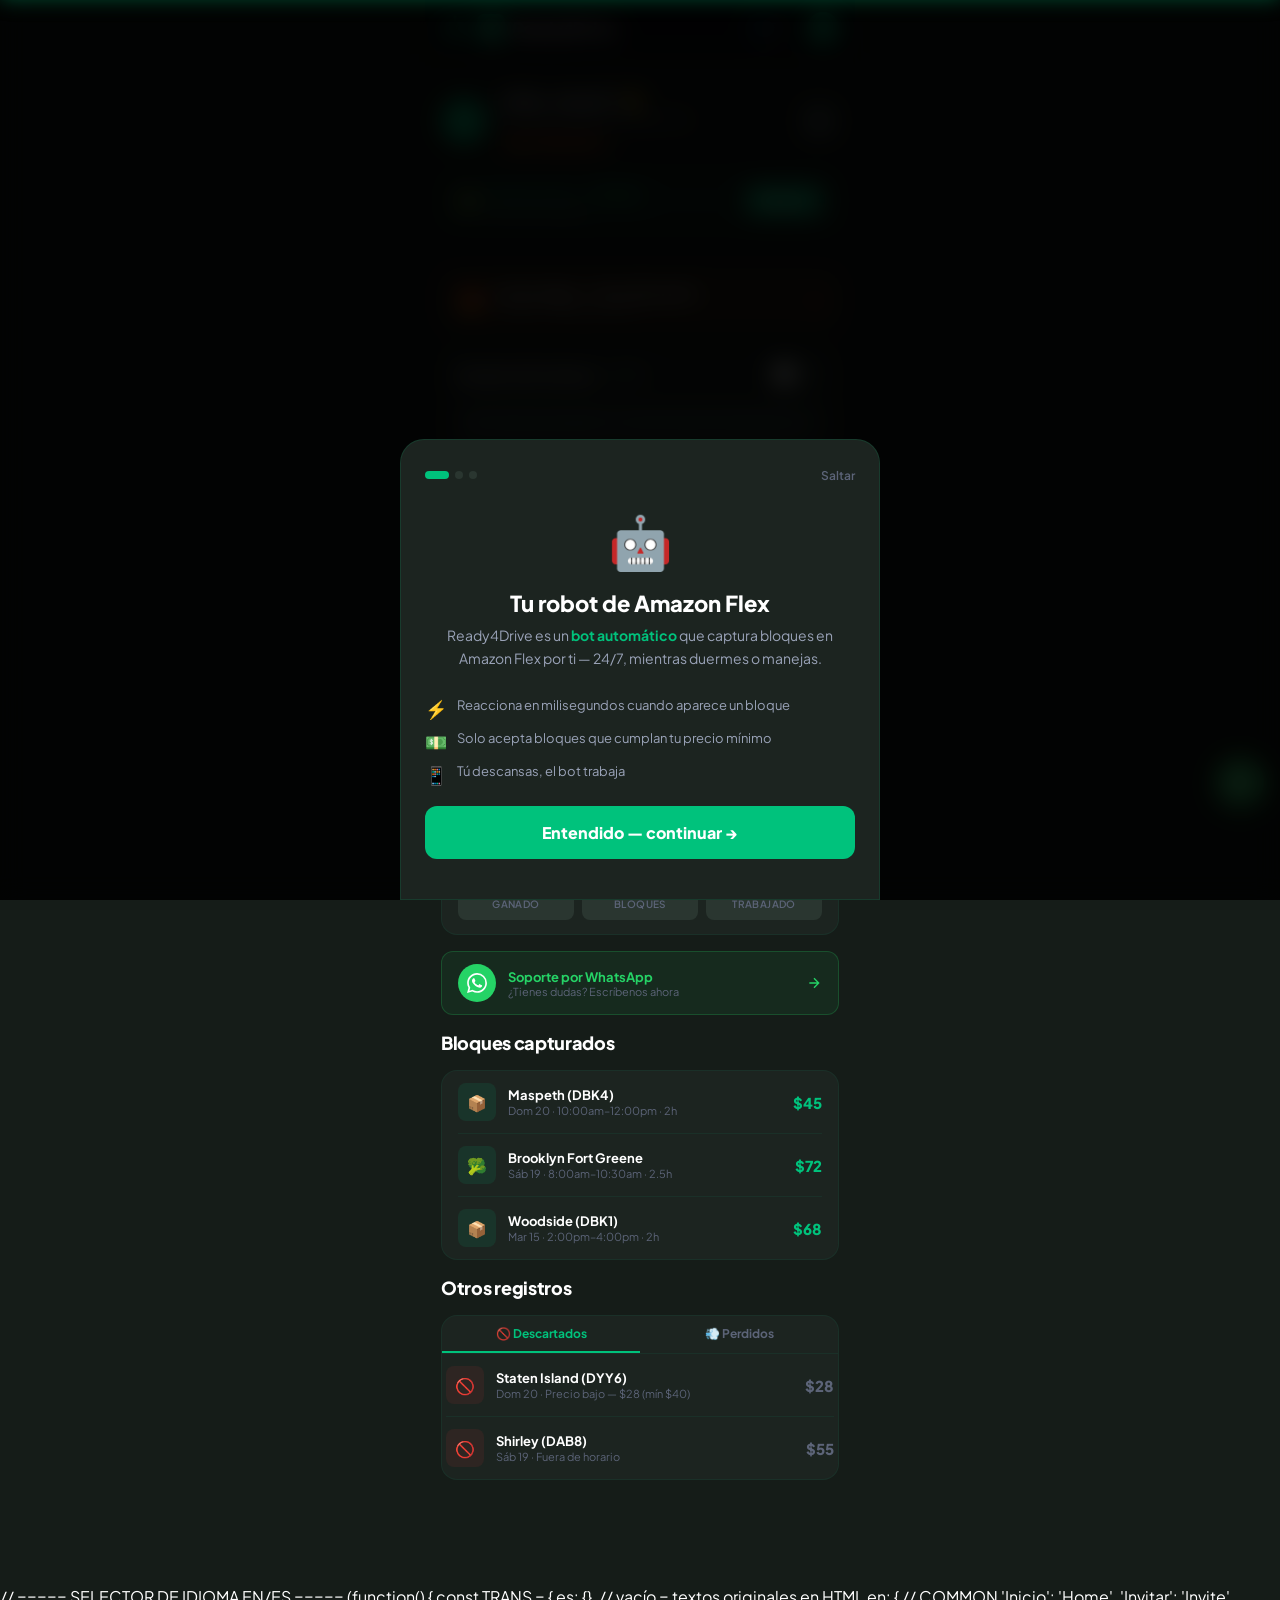
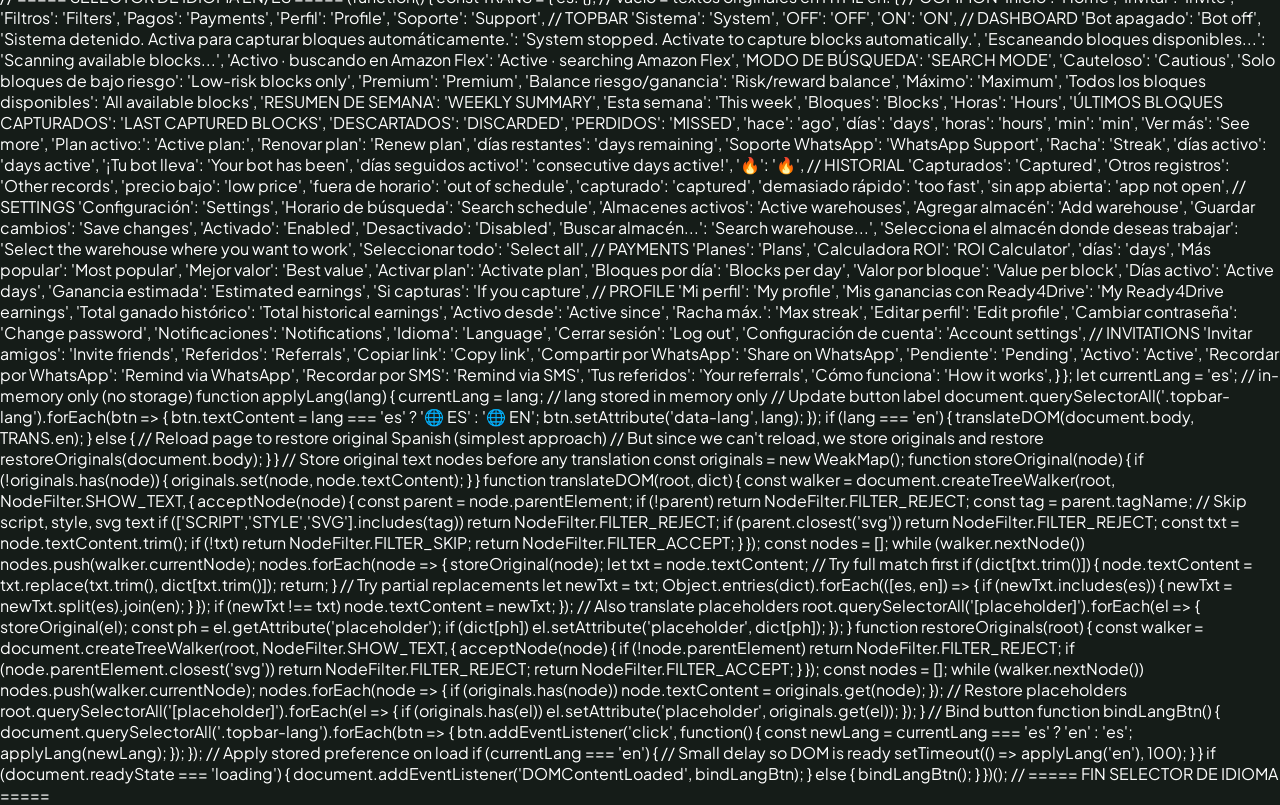
==== commit a06e5676: "fix: eliminar localStorage — selector idioma usa memoria de sesión para compatibilidad preview" ====
--- a/dashboard.html
+++ b/dashboard.html
@@ -1210,11 +1210,11 @@
       }
     };
 
-    let currentLang = localStorage.getItem('r4d_lang') || 'es';
+    let currentLang = 'es'; // in-memory only (no storage)
 
     function applyLang(lang) {
       currentLang = lang;
-      try { localStorage.setItem('r4d_lang', lang); } catch(e) {}
+      // lang stored in memory only
 
       // Update button label
       document.querySelectorAll('.topbar-lang').forEach(btn => {
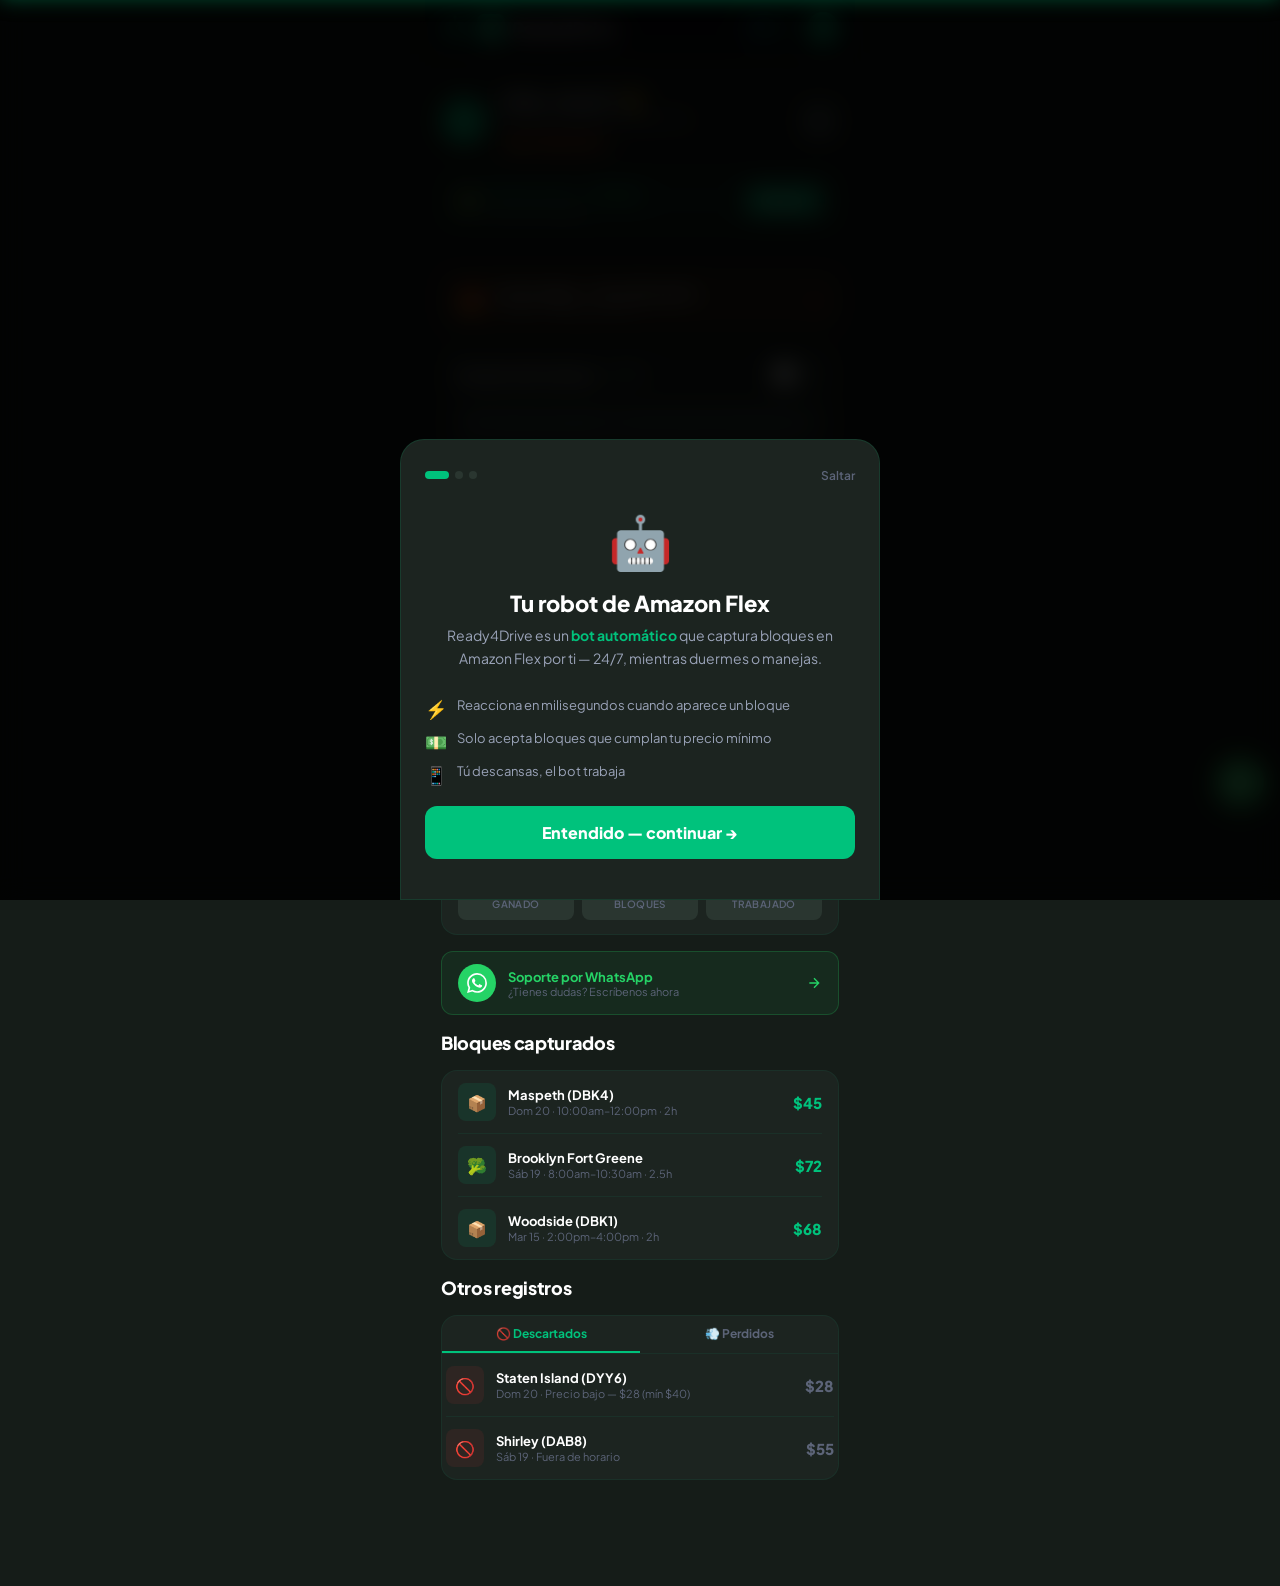
==== commit 7d8944e9: "fix: JS idioma dentro de <script> tag, agrega PT-BR, mejora CSS botón idioma" ====
--- a/dashboard.html
+++ b/dashboard.html
@@ -594,7 +594,7 @@
         Ready4Drive
       </div>
       <div class="topbar-actions">
-        <button class="topbar-lang">🌐 ES</button>
+        <button class="topbar-lang" title="Cambiar idioma: ES → EN → PT">🌐 ES</button>
         <div class="topbar-avatar">J</div>
       </div>
     </header>
@@ -1103,227 +1103,201 @@
       el.classList.add('active');
     }
   </script>
-
-  // ===== SELECTOR DE IDIOMA EN/ES =====
+<script>
+  // ===== SELECTOR DE IDIOMA ES/EN/PT =====
   (function() {
-    const TRANS = {
-      es: {},  // vacío = textos originales en HTML
+    var TRANS = {
       en: {
-        // COMMON
-        'Inicio': 'Home',
-        'Invitar': 'Invite',
-        'Filtros': 'Filters',
-        'Pagos': 'Payments',
-        'Perfil': 'Profile',
-        'Soporte': 'Support',
-        // TOPBAR
-        'Sistema': 'System',
-        'OFF': 'OFF',
-        'ON': 'ON',
-        // DASHBOARD
+        // NAV
+        'Inicio': 'Home', 'Invitar': 'Invite', 'Filtros': 'Filters',
+        'Pagos': 'Payments', 'Perfil': 'Profile', 'Soporte': 'Support',
+        // SYSTEM
         'Bot apagado': 'Bot off',
         'Sistema detenido. Activa para capturar bloques automáticamente.': 'System stopped. Activate to capture blocks automatically.',
         'Escaneando bloques disponibles...': 'Scanning available blocks...',
         'Activo · buscando en Amazon Flex': 'Active · searching Amazon Flex',
+        // MODES
         'MODO DE BÚSQUEDA': 'SEARCH MODE',
-        'Cauteloso': 'Cautious',
-        'Solo bloques de bajo riesgo': 'Low-risk blocks only',
-        'Premium': 'Premium',
+        'Cauteloso': 'Cautious', 'Solo bloques de bajo riesgo': 'Low-risk blocks only',
         'Balance riesgo/ganancia': 'Risk/reward balance',
-        'Máximo': 'Maximum',
-        'Todos los bloques disponibles': 'All available blocks',
-        'RESUMEN DE SEMANA': 'WEEKLY SUMMARY',
-        'Esta semana': 'This week',
-        'Bloques': 'Blocks',
-        'Horas': 'Hours',
+        'Máximo': 'Maximum', 'Todos los bloques disponibles': 'All available blocks',
+        // DASHBOARD
+        'RESUMEN DE SEMANA': 'WEEKLY SUMMARY', 'Esta semana': 'This week',
+        'Bloques': 'Blocks', 'Horas': 'Hours',
         'ÚLTIMOS BLOQUES CAPTURADOS': 'LAST CAPTURED BLOCKS',
-        'DESCARTADOS': 'DISCARDED',
-        'PERDIDOS': 'MISSED',
-        'hace': 'ago',
-        'días': 'days',
-        'horas': 'hours',
-        'min': 'min',
-        'Ver más': 'See more',
-        'Plan activo:': 'Active plan:',
-        'Renovar plan': 'Renew plan',
-        'días restantes': 'days remaining',
+        'DESCARTADOS': 'DISCARDED', 'PERDIDOS': 'MISSED',
+        'Capturados': 'Captured', 'Otros registros': 'Other records',
+        'Ver más': 'See more', 'Plan activo:': 'Active plan:',
+        'Renovar plan': 'Renew plan', 'días restantes': 'days remaining',
         'Soporte WhatsApp': 'WhatsApp Support',
-        'Racha': 'Streak',
         'días activo': 'days active',
-        '¡Tu bot lleva': 'Your bot has been',
-        'días seguidos activo!': 'consecutive days active!',
-        '🔥': '🔥',
-        // HISTORIAL
-        'Capturados': 'Captured',
-        'Otros registros': 'Other records',
-        'precio bajo': 'low price',
-        'fuera de horario': 'out of schedule',
-        'capturado': 'captured',
+        'precio bajo': 'low price', 'fuera de horario': 'out of schedule',
         'demasiado rápido': 'too fast',
-        'sin app abierta': 'app not open',
         // SETTINGS
-        'Configuración': 'Settings',
-        'Horario de búsqueda': 'Search schedule',
-        'Almacenes activos': 'Active warehouses',
-        'Agregar almacén': 'Add warehouse',
-        'Guardar cambios': 'Save changes',
-        'Activado': 'Enabled',
-        'Desactivado': 'Disabled',
+        'Configuración': 'Settings', 'Horario de búsqueda': 'Search schedule',
+        'Almacenes activos': 'Active warehouses', 'Agregar almacén': 'Add warehouse',
+        'Guardar cambios': 'Save changes', 'Activado': 'Enabled', 'Desactivado': 'Disabled',
         'Buscar almacén...': 'Search warehouse...',
         'Selecciona el almacén donde deseas trabajar': 'Select the warehouse where you want to work',
-        'Seleccionar todo': 'Select all',
         // PAYMENTS
-        'Planes': 'Plans',
-        'Calculadora ROI': 'ROI Calculator',
-        'días': 'days',
-        'Más popular': 'Most popular',
-        'Mejor valor': 'Best value',
-        'Activar plan': 'Activate plan',
-        'Bloques por día': 'Blocks per day',
-        'Valor por bloque': 'Value per block',
-        'Días activo': 'Active days',
-        'Ganancia estimada': 'Estimated earnings',
-        'Si capturas': 'If you capture',
+        'Calculadora ROI': 'ROI Calculator', 'Más popular': 'Most popular',
+        'Mejor valor': 'Best value', 'Activar plan': 'Activate plan',
+        'Bloques por día': 'Blocks per day', 'Valor por bloque': 'Value per block',
+        'Días activo': 'Active days', 'Ganancia estimada': 'Estimated earnings',
         // PROFILE
-        'Mi perfil': 'My profile',
-        'Mis ganancias con Ready4Drive': 'My Ready4Drive earnings',
+        'Mi perfil': 'My profile', 'Mis ganancias con Ready4Drive': 'My Ready4Drive earnings',
         'Total ganado histórico': 'Total historical earnings',
-        'Activo desde': 'Active since',
-        'Racha máx.': 'Max streak',
-        'Editar perfil': 'Edit profile',
-        'Cambiar contraseña': 'Change password',
-        'Notificaciones': 'Notifications',
-        'Idioma': 'Language',
-        'Cerrar sesión': 'Log out',
-        'Configuración de cuenta': 'Account settings',
+        'Activo desde': 'Active since', 'Racha máx.': 'Max streak',
+        'Editar perfil': 'Edit profile', 'Cambiar contraseña': 'Change password',
+        'Notificaciones': 'Notifications', 'Idioma': 'Language',
+        'Cerrar sesión': 'Log out', 'Configuración de cuenta': 'Account settings',
         // INVITATIONS
-        'Invitar amigos': 'Invite friends',
-        'Referidos': 'Referrals',
-        'Copiar link': 'Copy link',
-        'Compartir por WhatsApp': 'Share on WhatsApp',
-        'Pendiente': 'Pending',
-        'Activo': 'Active',
-        'Recordar por WhatsApp': 'Remind via WhatsApp',
-        'Recordar por SMS': 'Remind via SMS',
-        'Tus referidos': 'Your referrals',
-        'Cómo funciona': 'How it works',
+        'Invitar amigos': 'Invite friends', 'Referidos': 'Referrals',
+        'Copiar link': 'Copy link', 'Compartir por WhatsApp': 'Share on WhatsApp',
+        'Pendiente': 'Pending', 'Activo': 'Active',
+        'Recordar por WhatsApp': 'Remind via WhatsApp', 'Recordar por SMS': 'Remind via SMS',
+        'Tus referidos': 'Your referrals', 'Cómo funciona': 'How it works',
+      },
+      pt: {
+        // NAV
+        'Inicio': 'Início', 'Invitar': 'Convidar', 'Filtros': 'Filtros',
+        'Pagos': 'Pagamentos', 'Perfil': 'Perfil', 'Soporte': 'Suporte',
+        // SYSTEM
+        'Bot apagado': 'Bot desligado',
+        'Sistema detenido. Activa para capturar bloques automáticamente.': 'Sistema parado. Ative para capturar blocos automaticamente.',
+        'Escaneando bloques disponibles...': 'Escaneando blocos disponíveis...',
+        'Activo · buscando en Amazon Flex': 'Ativo · buscando no Amazon Flex',
+        // MODES
+        'MODO DE BÚSQUEDA': 'MODO DE BUSCA',
+        'Cauteloso': 'Cauteloso', 'Solo bloques de bajo riesgo': 'Apenas blocos de baixo risco',
+        'Balance riesgo/ganancia': 'Equilíbrio risco/ganho',
+        'Máximo': 'Máximo', 'Todos los bloques disponibles': 'Todos os blocos disponíveis',
+        // DASHBOARD
+        'RESUMEN DE SEMANA': 'RESUMO DA SEMANA', 'Esta semana': 'Esta semana',
+        'Bloques': 'Blocos', 'Horas': 'Horas',
+        'ÚLTIMOS BLOQUES CAPTURADOS': 'ÚLTIMOS BLOCOS CAPTURADOS',
+        'DESCARTADOS': 'DESCARTADOS', 'PERDIDOS': 'PERDIDOS',
+        'Capturados': 'Capturados', 'Otros registros': 'Outros registros',
+        'Ver más': 'Ver mais', 'Plan activo:': 'Plano ativo:',
+        'Renovar plan': 'Renovar plano', 'días restantes': 'dias restantes',
+        'Soporte WhatsApp': 'Suporte WhatsApp',
+        'días activo': 'dias ativo',
+        'precio bajo': 'preço baixo', 'fuera de horario': 'fora do horário',
+        'demasiado rápido': 'rápido demais',
+        // SETTINGS
+        'Configuración': 'Configuração', 'Horario de búsqueda': 'Horário de busca',
+        'Almacenes activos': 'Armazéns ativos', 'Agregar almacén': 'Adicionar armazém',
+        'Guardar cambios': 'Salvar alterações', 'Activado': 'Ativado', 'Desactivado': 'Desativado',
+        'Buscar almacén...': 'Buscar armazém...',
+        'Selecciona el almacén donde deseas trabajar': 'Selecione o armazém onde deseja trabalhar',
+        // PAYMENTS
+        'Calculadora ROI': 'Calculadora ROI', 'Más popular': 'Mais popular',
+        'Mejor valor': 'Melhor valor', 'Activar plan': 'Ativar plano',
+        'Bloques por día': 'Blocos por dia', 'Valor por bloque': 'Valor por bloco',
+        'Días activo': 'Dias ativo', 'Ganancia estimada': 'Ganho estimado',
+        // PROFILE
+        'Mi perfil': 'Meu perfil', 'Mis ganancias con Ready4Drive': 'Meus ganhos com Ready4Drive',
+        'Total ganado histórico': 'Total histórico ganho',
+        'Activo desde': 'Ativo desde', 'Racha máx.': 'Sequência máx.',
+        'Editar perfil': 'Editar perfil', 'Cambiar contraseña': 'Alterar senha',
+        'Notificaciones': 'Notificações', 'Idioma': 'Idioma',
+        'Cerrar sesión': 'Sair', 'Configuración de cuenta': 'Configurações da conta',
+        // INVITATIONS
+        'Invitar amigos': 'Convidar amigos', 'Referidos': 'Indicações',
+        'Copiar link': 'Copiar link', 'Compartir por WhatsApp': 'Compartilhar no WhatsApp',
+        'Pendiente': 'Pendente', 'Activo': 'Ativo',
+        'Recordar por WhatsApp': 'Lembrar pelo WhatsApp', 'Recordar por SMS': 'Lembrar por SMS',
+        'Tus referidos': 'Suas indicações', 'Cómo funciona': 'Como funciona',
       }
     };
 
-    let currentLang = 'es'; // in-memory only (no storage)
-
-    function applyLang(lang) {
-      currentLang = lang;
-      // lang stored in memory only
-
-      // Update button label
-      document.querySelectorAll('.topbar-lang').forEach(btn => {
-        btn.textContent = lang === 'es' ? '🌐 ES' : '🌐 EN';
-        btn.setAttribute('data-lang', lang);
-      });
-
-      if (lang === 'en') {
-        translateDOM(document.body, TRANS.en);
-      } else {
-        // Reload page to restore original Spanish (simplest approach)
-        // But since we can't reload, we store originals and restore
-        restoreOriginals(document.body);
-      }
-    }
-
-    // Store original text nodes before any translation
-    const originals = new WeakMap();
-
-    function storeOriginal(node) {
-      if (!originals.has(node)) {
-        originals.set(node, node.textContent);
-      }
-    }
-
-    function translateDOM(root, dict) {
-      const walker = document.createTreeWalker(root, NodeFilter.SHOW_TEXT, {
-        acceptNode(node) {
-          const parent = node.parentElement;
-          if (!parent) return NodeFilter.FILTER_REJECT;
-          const tag = parent.tagName;
-          // Skip script, style, svg text
-          if (['SCRIPT','STYLE','SVG'].includes(tag)) return NodeFilter.FILTER_REJECT;
-          if (parent.closest('svg')) return NodeFilter.FILTER_REJECT;
-          const txt = node.textContent.trim();
-          if (!txt) return NodeFilter.FILTER_SKIP;
+    var LABELS = { es: '🌐 ES', en: '🌐 EN', pt: '🌐 PT' };
+    var CYCLE  = { es: 'en', en: 'pt', pt: 'es' };
+    var currentLang = 'es';
+    var origTextNodes = [];
+    var origPlaceholders = [];
+    var domStored = false;
+
+    function storeDOM() {
+      if (domStored) return;
+      domStored = true;
+      // Store all text nodes
+      var walker = document.createTreeWalker(document.body, NodeFilter.SHOW_TEXT, {
+        acceptNode: function(node) {
+          var p = node.parentElement;
+          if (!p) return NodeFilter.FILTER_REJECT;
+          if (p.closest('script,style,svg')) return NodeFilter.FILTER_REJECT;
+          if (!node.textContent.trim()) return NodeFilter.FILTER_SKIP;
           return NodeFilter.FILTER_ACCEPT;
         }
       });
-      const nodes = [];
-      while (walker.nextNode()) nodes.push(walker.currentNode);
-
-      nodes.forEach(node => {
-        storeOriginal(node);
-        let txt = node.textContent;
-        // Try full match first
-        if (dict[txt.trim()]) {
-          node.textContent = txt.replace(txt.trim(), dict[txt.trim()]);
+      while (walker.nextNode()) {
+        origTextNodes.push({ node: walker.currentNode, text: walker.currentNode.textContent });
+      }
+      // Store placeholders
+      document.querySelectorAll('[placeholder]').forEach(function(el) {
+        origPlaceholders.push({ el: el, ph: el.getAttribute('placeholder') });
+      });
+    }
+
+    function applyLang(lang) {
+      storeDOM();
+      currentLang = lang;
+      // Update button labels
+      document.querySelectorAll('.topbar-lang').forEach(function(btn) {
+        btn.textContent = LABELS[lang];
+        btn.setAttribute('data-lang', lang);
+      });
+
+      var dict = TRANS[lang] || null;
+
+      // Restore originals first, then apply new dict
+      origTextNodes.forEach(function(entry) {
+        var orig = entry.text;
+        if (!dict) {
+          entry.node.textContent = orig;
           return;
         }
-        // Try partial replacements
-        let newTxt = txt;
-        Object.entries(dict).forEach(([es, en]) => {
-          if (newTxt.includes(es)) {
-            newTxt = newTxt.split(es).join(en);
-          }
-        });
-        if (newTxt !== txt) node.textContent = newTxt;
+        var result = orig;
+        // Full match
+        if (dict[orig.trim()]) {
+          result = orig.replace(orig.trim(), dict[orig.trim()]);
+        } else {
+          // Partial
+          Object.keys(dict).forEach(function(key) {
+            if (result.indexOf(key) !== -1) {
+              result = result.split(key).join(dict[key]);
+            }
+          });
+        }
+        entry.node.textContent = result;
       });
 
-      // Also translate placeholders
-      root.querySelectorAll('[placeholder]').forEach(el => {
-        storeOriginal(el);
-        const ph = el.getAttribute('placeholder');
-        if (dict[ph]) el.setAttribute('placeholder', dict[ph]);
-      });
-    }
-
-    function restoreOriginals(root) {
-      const walker = document.createTreeWalker(root, NodeFilter.SHOW_TEXT, {
-        acceptNode(node) {
-          if (!node.parentElement) return NodeFilter.FILTER_REJECT;
-          if (node.parentElement.closest('svg')) return NodeFilter.FILTER_REJECT;
-          return NodeFilter.FILTER_ACCEPT;
+      origPlaceholders.forEach(function(entry) {
+        if (dict && dict[entry.ph]) {
+          entry.el.setAttribute('placeholder', dict[entry.ph]);
+        } else {
+          entry.el.setAttribute('placeholder', entry.ph);
         }
       });
-      const nodes = [];
-      while (walker.nextNode()) nodes.push(walker.currentNode);
-      nodes.forEach(node => {
-        if (originals.has(node)) node.textContent = originals.get(node);
-      });
-      // Restore placeholders
-      root.querySelectorAll('[placeholder]').forEach(el => {
-        if (originals.has(el)) el.setAttribute('placeholder', originals.get(el));
-      });
-    }
-
-    // Bind button
-    function bindLangBtn() {
-      document.querySelectorAll('.topbar-lang').forEach(btn => {
+    }
+
+    function init() {
+      document.querySelectorAll('.topbar-lang').forEach(function(btn) {
         btn.addEventListener('click', function() {
-          const newLang = currentLang === 'es' ? 'en' : 'es';
-          applyLang(newLang);
+          applyLang(CYCLE[currentLang]);
         });
       });
-      // Apply stored preference on load
-      if (currentLang === 'en') {
-        // Small delay so DOM is ready
-        setTimeout(() => applyLang('en'), 100);
-      }
     }
 
     if (document.readyState === 'loading') {
-      document.addEventListener('DOMContentLoaded', bindLangBtn);
+      document.addEventListener('DOMContentLoaded', init);
     } else {
-      bindLangBtn();
+      init();
     }
   })();
-  // ===== FIN SELECTOR DE IDIOMA =====
+  // ===== FIN SELECTOR DE IDIOMA ES/EN/PT =====
+</script>
 
 </body>
 </html>
--- a/style.css
+++ b/style.css
@@ -123,14 +123,32 @@
 
 .topbar-lang {
   font-size: 12px;
-  font-weight: 600;
-  color: var(--text-secondary);
-  padding: 4px 10px;
-  border: 1px solid var(--border-light);
+  font-weight: 700;
+  color: var(--brand-primary);
+  padding: 5px 11px;
+  border: 1.5px solid rgba(0,194,124,0.3);
   border-radius: var(--radius-full);
+  background: rgba(0,194,124,0.07);
   display: flex;
   align-items: center;
   gap: 4px;
+  cursor: pointer;
+  transition: var(--transition);
+  white-space: nowrap;
+}
+.topbar-lang:hover {
+  background: rgba(0,194,124,0.15);
+  border-color: var(--brand-primary);
+}
+.topbar-lang[data-lang="en"] {
+  color: #60a5fa;
+  border-color: rgba(96,165,250,0.35);
+  background: rgba(96,165,250,0.08);
+}
+.topbar-lang[data-lang="pt"] {
+  color: #f59e0b;
+  border-color: rgba(245,158,11,0.35);
+  background: rgba(245,158,11,0.08);
 }
 
 .topbar-avatar {
